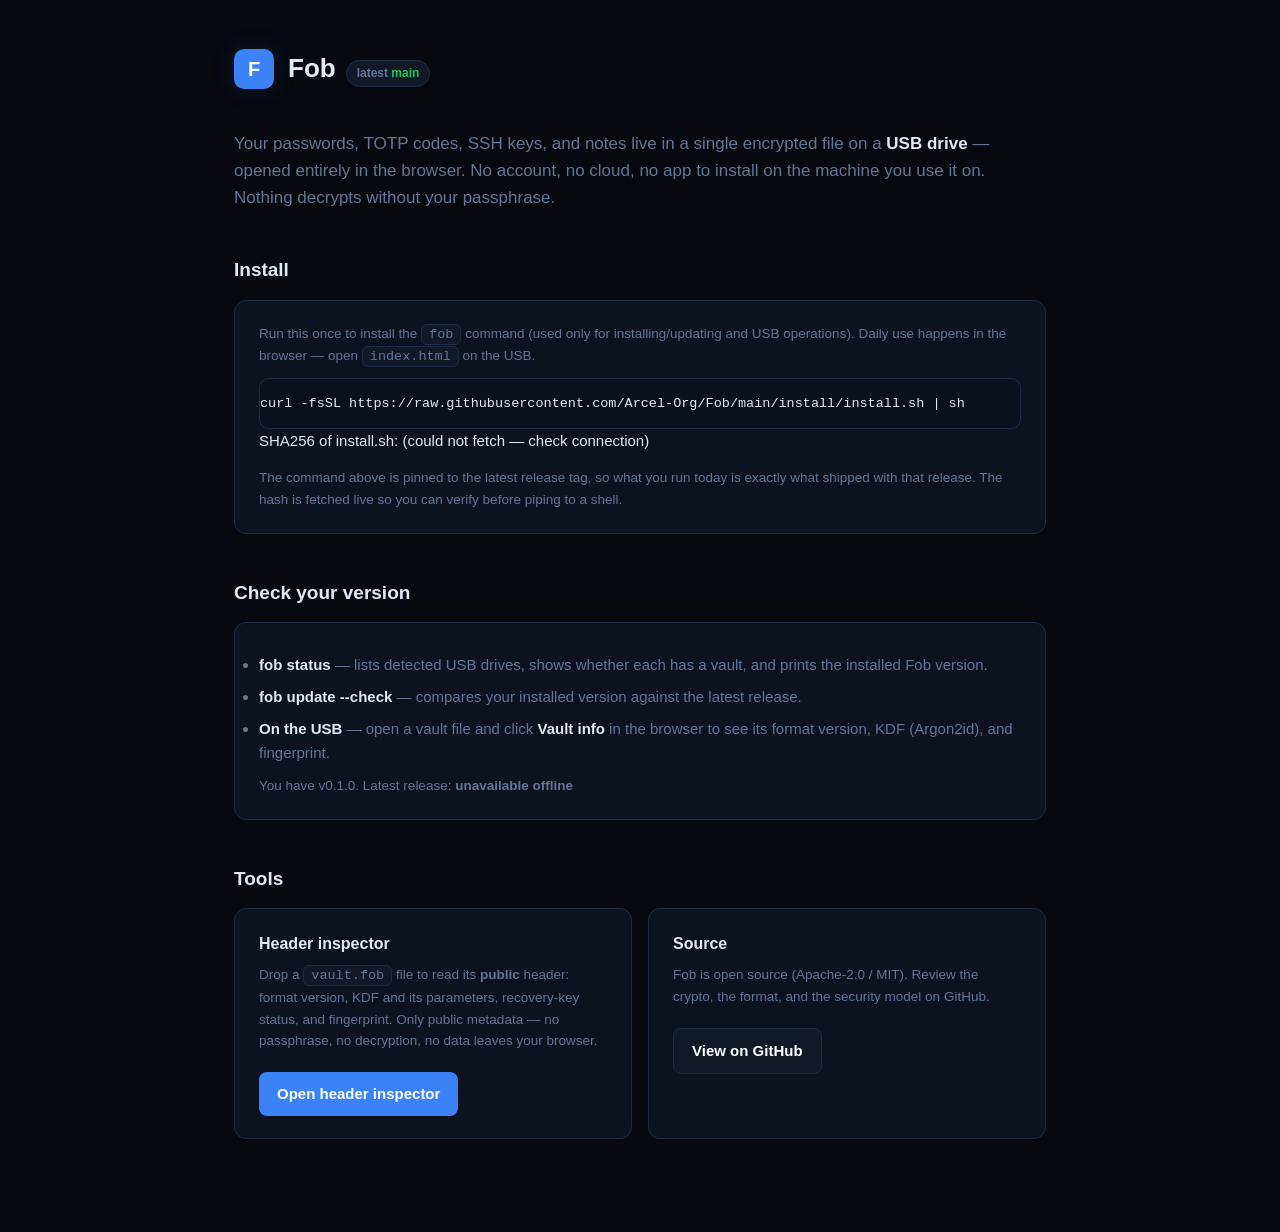
==== site/index.html @ 6203f20a "Checkpoint: Phase D — GitHub Pages front door + README/CI for new architecture - site/index.html: fr" ====
<!DOCTYPE html>
<html lang="en">
<head>
<meta charset="UTF-8">
<meta name="viewport" content="width=device-width, initial-scale=1.0">
<title>Fob — Encrypted Vault on a USB Drive</title>
<style>
  :root{
    --bg:#07090f; --surface:#0c1220; --surface2:#111827; --border:#1e2d47;
    --blue:#3b82f6; --blue-glow:rgba(59,130,246,.13);
    --text:#e2e9f6; --text-2:#617698; --ok:#22c55e; --mono:ui-monospace,SFMono-Regular,Menlo,Consolas,monospace;
  }
  *{box-sizing:border-box;margin:0;padding:0}
  body{background:var(--bg);color:var(--text);font:15px/1.6 -apple-system,BlinkMacSystemFont,"Segoe UI",Roboto,sans-serif}
  .wrap{max-width:860px;margin:0 auto;padding:48px 24px 80px}
  header{display:flex;align-items:center;gap:14px;margin-bottom:40px}
  .logo{width:40px;height:40px;border-radius:10px;background:var(--blue);display:flex;align-items:center;justify-content:center;font-weight:700;font-size:20px;color:#fff;box-shadow:0 0 24px var(--blue-glow)}
  h1{font-size:26px;font-weight:700}
  .tag{display:inline-block;margin-left:10px;padding:3px 10px;border-radius:999px;background:var(--surface2);border:1px solid var(--border);font-size:12px;color:var(--text-2)}
  .tag b{color:var(--ok)}
  .lead{color:var(--text-2);font-size:17px;margin-bottom:44px}
  .lead b{color:var(--text)}
  h2{font-size:19px;margin:44px 0 14px}
  .card{background:var(--surface);border:1px solid var(--border);border-radius:12px;padding:22px 24px;margin-bottom:16px}
  code{font-family:var(--mono);font-size:13.5px;background:var(--surface2);border:1px solid var(--border);border-radius:6px;padding:2px 7px}
  pre{font-family:var(--mono);font-size:13.5px;background:#0a101d;border:1px solid var(--border);border-radius:10px;padding:16px 18px;overflow-x:auto;white-space:pre-wrap;word-break:break-all}
  .install{padding:14px 0}
  .install .hash{color:var(--text-2);font-size:12px;margin-top:10px;word-break:break-all}
  a{color:var(--blue)}
  .steps li{margin:8px 0;color:var(--text-2)}
  .steps b{color:var(--text)}
  .grid{display:grid;grid-template-columns:1fr 1fr;gap:16px}
  @media(max-width:700px){.grid{grid-template-columns:1fr}}
  .cta{display:inline-block;margin-top:6px;background:var(--blue);color:#fff;text-decoration:none;font-weight:600;padding:10px 18px;border-radius:8px}
  .muted{color:var(--text-2);font-size:13.5px}
  .status{color:var(--ok);font-weight:600}
</style>
</head>
<body>
<div class="wrap">
  <header>
    <div class="logo">F</div>
    <h1>Fob<span class="tag">latest <b id="version-badge">…</b></span></h1>
  </header>
  <p class="lead">Your passwords, TOTP codes, SSH keys, and notes live in a single encrypted file on a <b>USB drive</b> — opened entirely in the browser. No account, no cloud, no app to install on the machine you use it on. Nothing decrypts without your passphrase.</p>

  <h2>Install</h2>
  <div class="card">
    <p class="muted" style="margin-bottom:10px">Run this once to install the <code>fob</code> command (used only for installing/updating and USB operations). Daily use happens in the browser — open <code>index.html</code> on the USB.</p>
    <pre id="install-cmd" class="install">curl -fsSL https://raw.githubusercontent.com/Arcel-Org/Fob/main/install/install.sh | sh</pre>
    <p class="hash" id="install-hash">SHA256 of install.sh: …</p>
    <p class="muted" style="margin-top:14px">The command above is pinned to the latest release tag, so what you run today is exactly what shipped with that release. The hash is fetched live so you can verify before piping to a shell.</p>
  </div>

  <h2>Check your version</h2>
  <div class="card">
    <ul class="steps">
      <li><b>fob status</b> — lists detected USB drives, shows whether each has a vault, and prints the installed Fob version.</li>
      <li><b>fob update --check</b> — compares your installed version against the latest release.</li>
      <li><b>On the USB</b> — open a vault file and click <b>Vault info</b> in the browser to see its format version, KDF (Argon2id), and fingerprint.</li>
    </ul>
    <p class="muted" style="margin-top:10px">You have <span id="my-version">v0.1.0</span>. Latest release: <b id="latest-version">…</b></p>
  </div>

  <h2>Tools</h2>
  <div class="grid">
    <div class="card">
      <h3 style="font-size:16px;margin-bottom:8px">Header inspector</h3>
      <p class="muted" style="margin-bottom:14px">Drop a <code>vault.fob</code> file to read its <b>public</b> header: format version, KDF and its parameters, recovery-key status, and fingerprint. Only public metadata — no passphrase, no decryption, no data leaves your browser.</p>
      <a class="cta" href="header-inspector.html">Open header inspector</a>
    </div>
    <div class="card">
      <h3 style="font-size:16px;margin-bottom:8px">Source</h3>
      <p class="muted" style="margin-bottom:14px">Fob is open source (Apache-2.0 / MIT). Review the crypto, the format, and the security model on GitHub.</p>
      <a class="cta" href="https://github.com/Arcel-Org/Fob" style="background:var(--surface2);border:1px solid var(--border)">View on GitHub</a>
    </div>
  </div>
</div>

<script>
(async function(){
  // Fetch the latest release tag + install.sh hash from GitHub, live.
  function el(id){ return document.getElementById(id); }
  try {
    const r = await fetch("https://api.github.com/repos/Arcel-Org/Fob/releases/latest", {headers:{Accept:"application/vnd.github+json"}});
    const j = await r.json();
    const tag = j.tag_name || "main";
    el("version-badge").textContent = tag;
    el("latest-version").textContent = tag;
    el("install-cmd").textContent =
      `curl -fsSL https://raw.githubusercontent.com/Arcel-Org/Fob/${tag}/install/install.sh | sh`;
    const sh = await fetch(`https://raw.githubusercontent.com/Arcel-Org/Fob/${tag}/install/install.sh`);
    const text = await sh.text();
    const buf = new TextEncoder().encode(text);
    const digest = await crypto.subtle.digest("SHA-256", buf);
    const hex = [...new Uint8Array(digest)].map(b=>b.toString(16).padStart(2,"0")).join("");
    el("install-hash").textContent = `SHA256 of install.sh (${tag}): ${hex}`;
  } catch(e) {
    el("version-badge").textContent = "main";
    el("latest-version").textContent = "unavailable offline";
    el("install-hash").textContent = "SHA256 of install.sh: (could not fetch — check connection)";
  }
})();
</script>
</body>
</html>
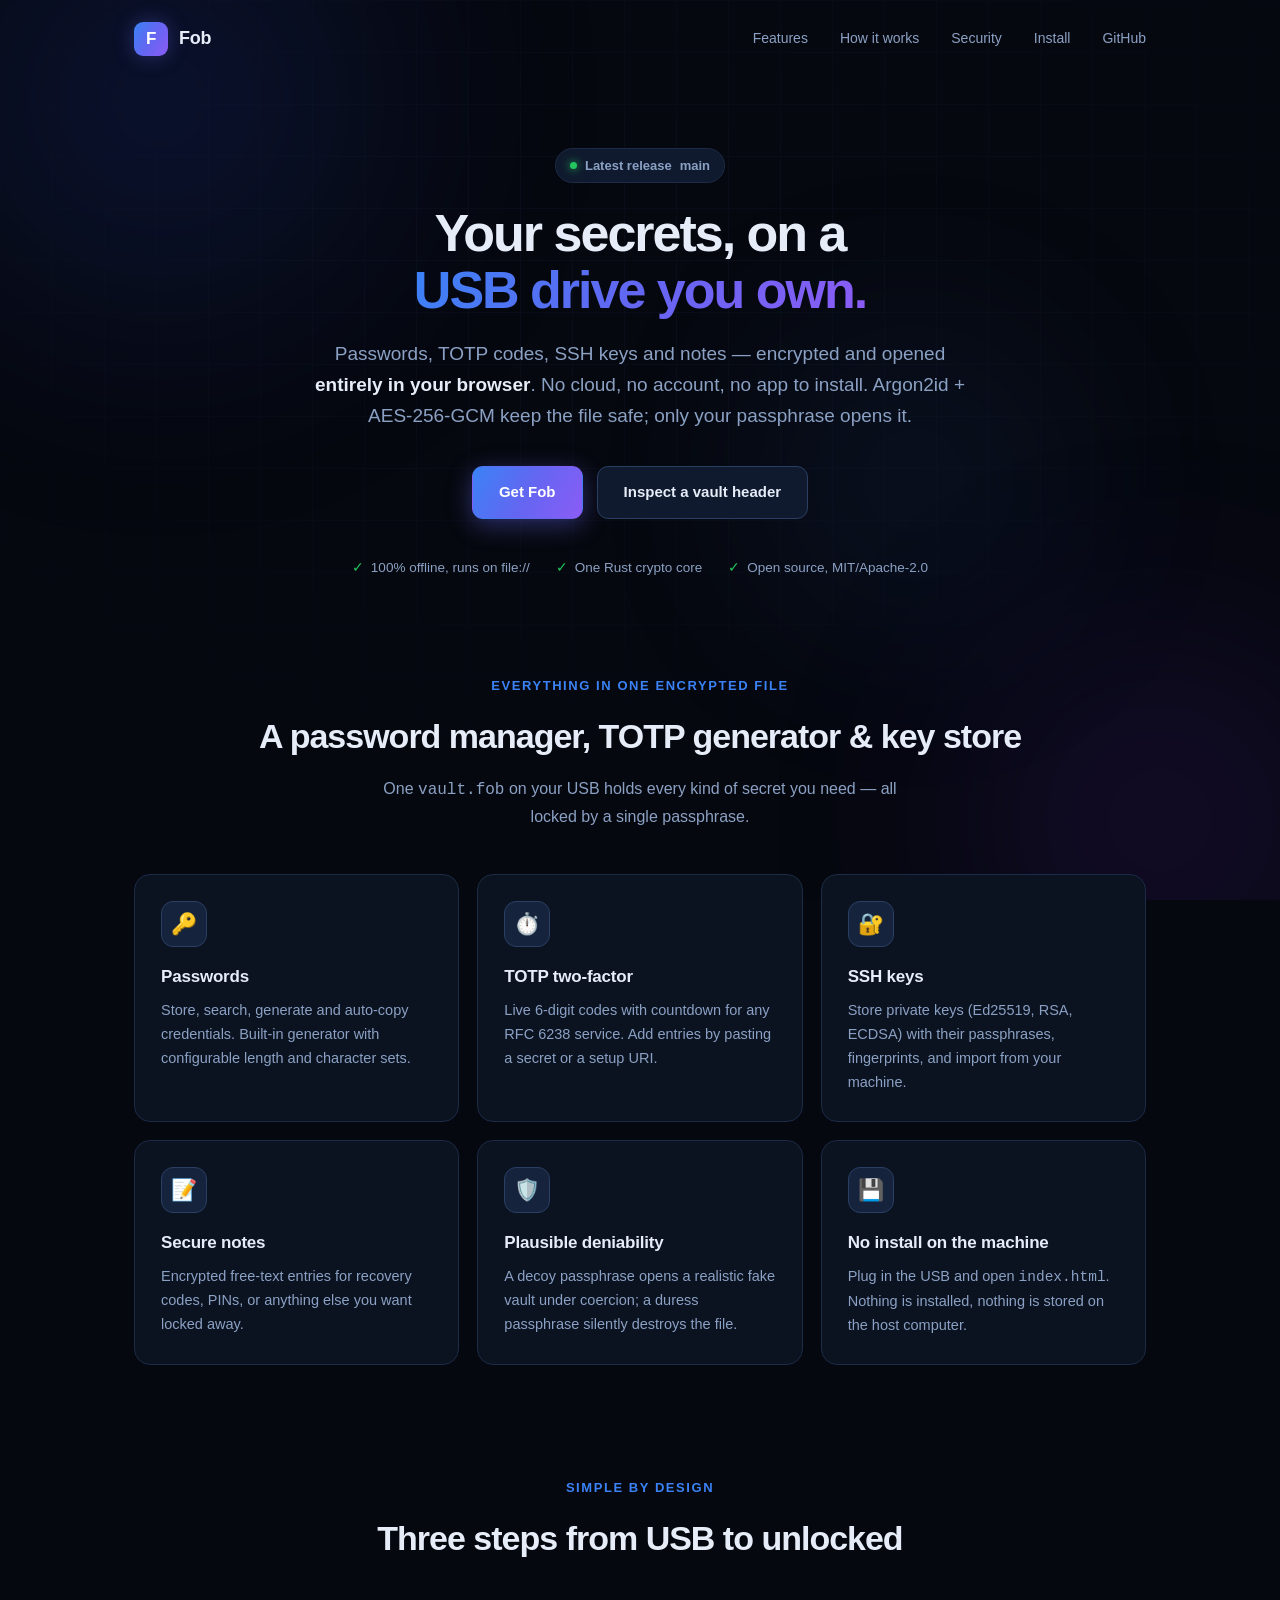
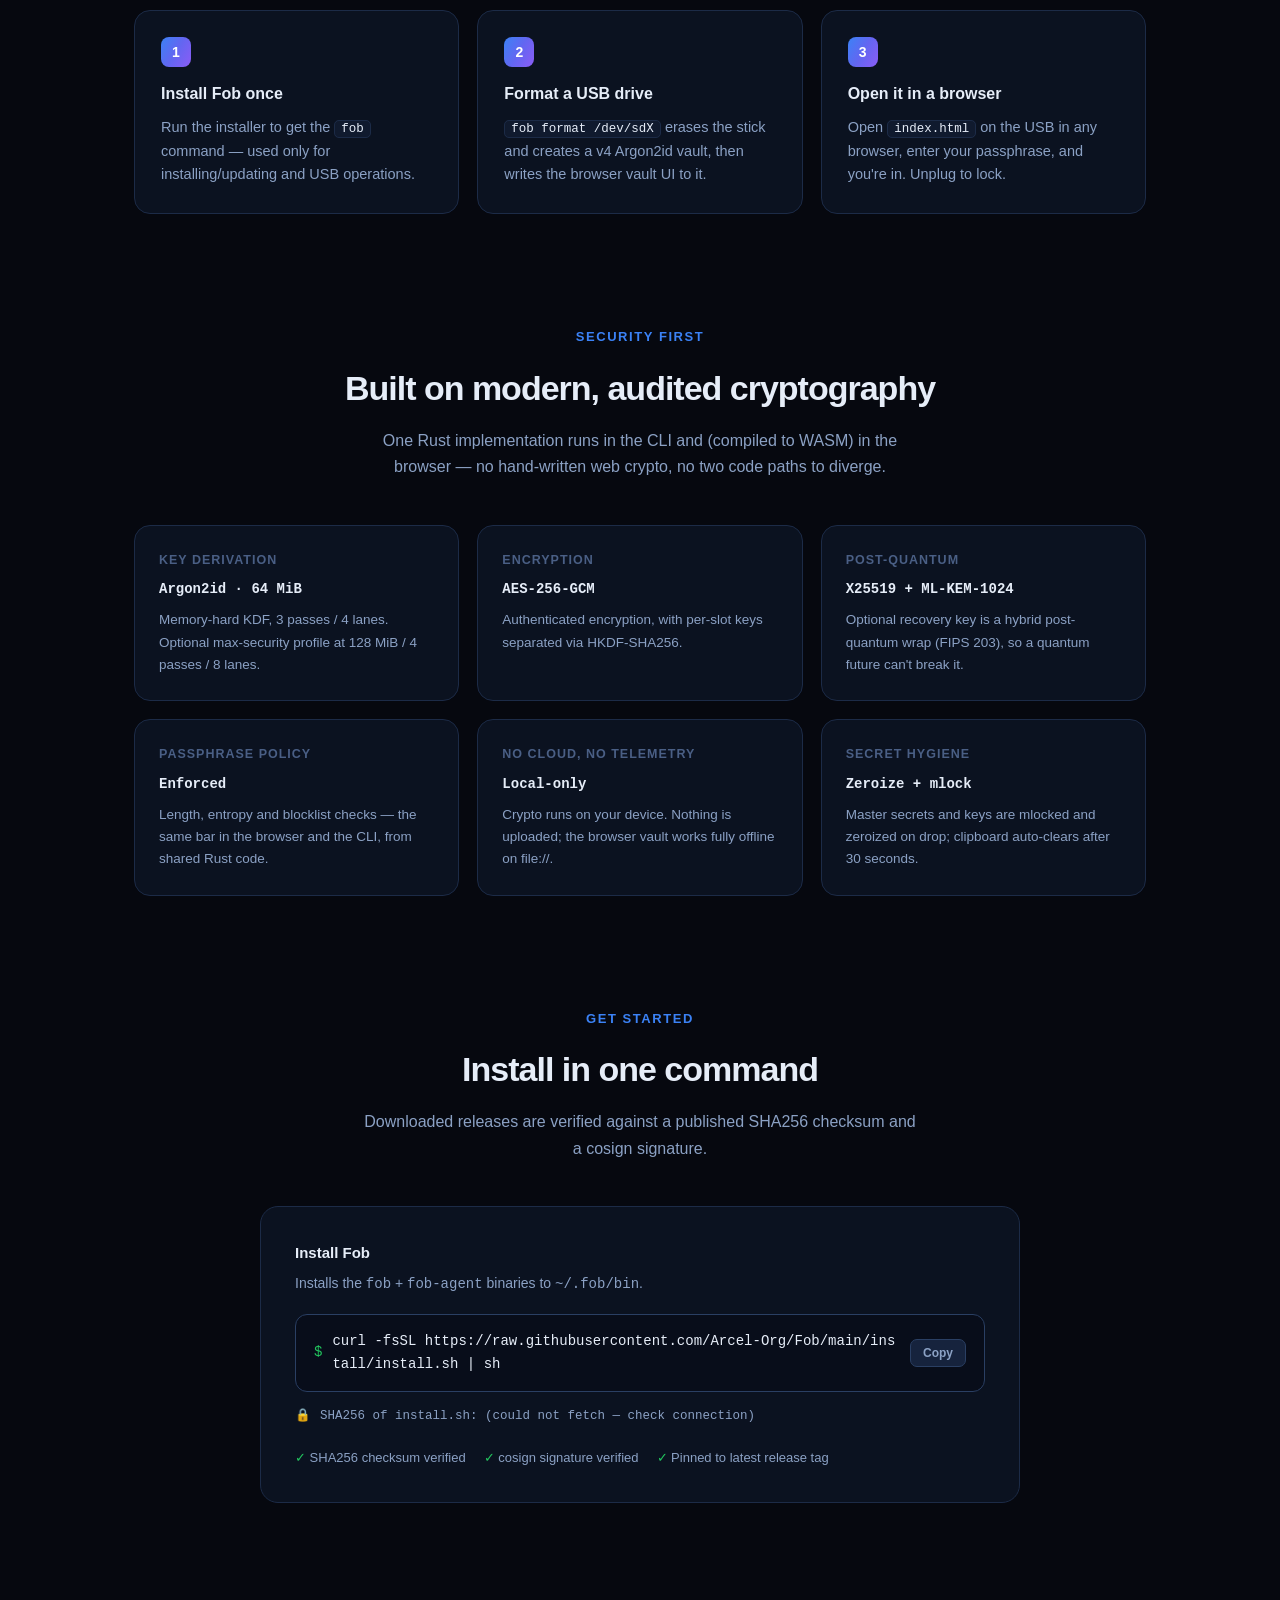
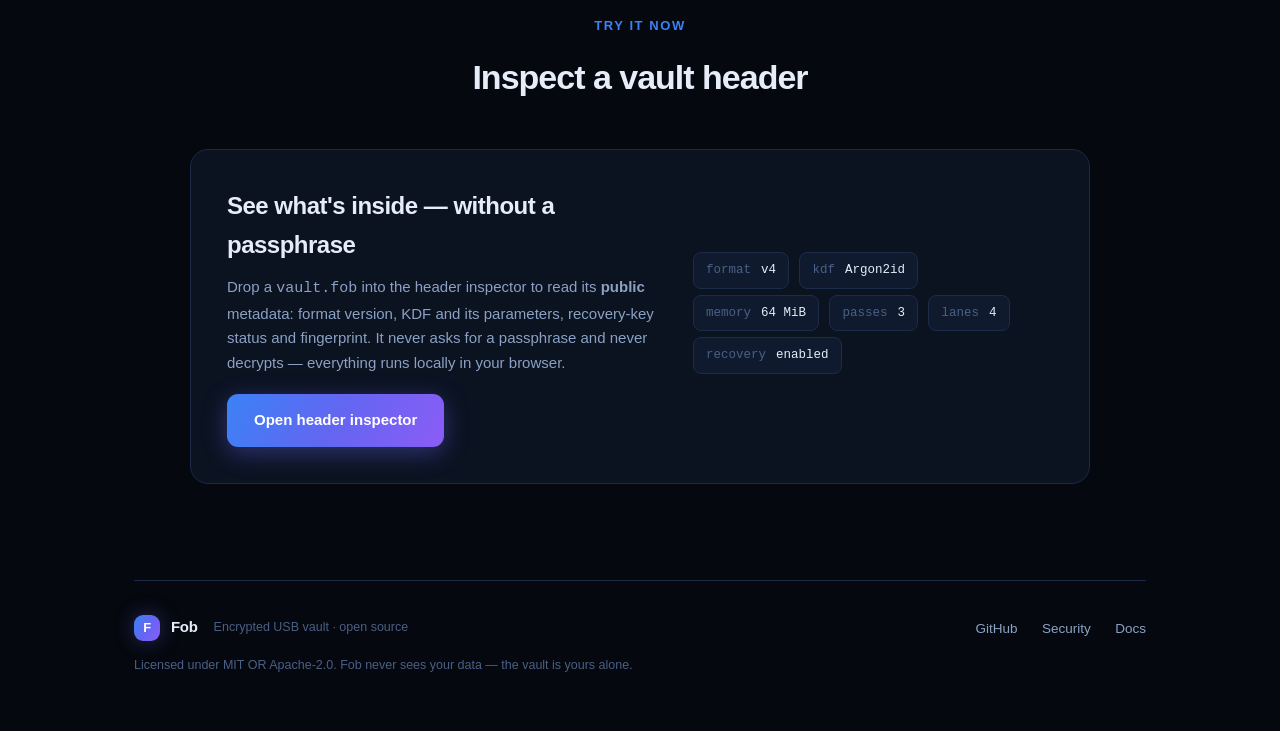
==== commit 2878ed9b: "Redesign GitHub Pages site: modern product landing + matching header inspector - site/index.html: fu" ====
--- a/site/index.html
+++ b/site/index.html
@@ -3,103 +3,372 @@
 <head>
 <meta charset="UTF-8">
 <meta name="viewport" content="width=device-width, initial-scale=1.0">
-<title>Fob — Encrypted Vault on a USB Drive</title>
+<meta name="description" content="Fob — an encrypted vault that lives on a USB drive. Passwords, TOTP, SSH keys and notes, opened entirely in the browser. Argon2id + AES-256-GCM. No cloud, no account.">
+<meta http-equiv="Content-Security-Policy" content="default-src 'none'; style-src 'unsafe-inline'; script-src 'unsafe-inline'; img-src data:; connect-src https://api.github.com https://raw.githubusercontent.com; object-src 'none'; base-uri 'none'; form-action 'none';">
+<title>Fob — Your encrypted vault, on a USB drive</title>
 <style>
   :root{
-    --bg:#07090f; --surface:#0c1220; --surface2:#111827; --border:#1e2d47;
-    --blue:#3b82f6; --blue-glow:rgba(59,130,246,.13);
-    --text:#e2e9f6; --text-2:#617698; --ok:#22c55e; --mono:ui-monospace,SFMono-Regular,Menlo,Consolas,monospace;
+    --bg:#06080f; --surface:#0b1220; --surface2:#101a2e; --surface3:#16233d;
+    --border:#1c2b47; --border2:#2a3f63;
+    --blue:#3b82f6; --indigo:#6366f1; --violet:#8b5cf6;
+    --text:#e6edf8; --text-2:#8ba1c4; --text-3:#4a5f85;
+    --ok:#22c55e; --warn:#f59e0b;
+    --mono:ui-monospace,SFMono-Regular,Menlo,Consolas,monospace;
+    --sans:-apple-system,BlinkMacSystemFont,"Segoe UI",Inter,Roboto,sans-serif;
+    --grad:linear-gradient(120deg,#3b82f6 0%,#6366f1 50%,#8b5cf6 100%);
   }
   *{box-sizing:border-box;margin:0;padding:0}
-  body{background:var(--bg);color:var(--text);font:15px/1.6 -apple-system,BlinkMacSystemFont,"Segoe UI",Roboto,sans-serif}
-  .wrap{max-width:860px;margin:0 auto;padding:48px 24px 80px}
-  header{display:flex;align-items:center;gap:14px;margin-bottom:40px}
-  .logo{width:40px;height:40px;border-radius:10px;background:var(--blue);display:flex;align-items:center;justify-content:center;font-weight:700;font-size:20px;color:#fff;box-shadow:0 0 24px var(--blue-glow)}
-  h1{font-size:26px;font-weight:700}
-  .tag{display:inline-block;margin-left:10px;padding:3px 10px;border-radius:999px;background:var(--surface2);border:1px solid var(--border);font-size:12px;color:var(--text-2)}
-  .tag b{color:var(--ok)}
-  .lead{color:var(--text-2);font-size:17px;margin-bottom:44px}
-  .lead b{color:var(--text)}
-  h2{font-size:19px;margin:44px 0 14px}
-  .card{background:var(--surface);border:1px solid var(--border);border-radius:12px;padding:22px 24px;margin-bottom:16px}
-  code{font-family:var(--mono);font-size:13.5px;background:var(--surface2);border:1px solid var(--border);border-radius:6px;padding:2px 7px}
-  pre{font-family:var(--mono);font-size:13.5px;background:#0a101d;border:1px solid var(--border);border-radius:10px;padding:16px 18px;overflow-x:auto;white-space:pre-wrap;word-break:break-all}
-  .install{padding:14px 0}
-  .install .hash{color:var(--text-2);font-size:12px;margin-top:10px;word-break:break-all}
-  a{color:var(--blue)}
-  .steps li{margin:8px 0;color:var(--text-2)}
-  .steps b{color:var(--text)}
-  .grid{display:grid;grid-template-columns:1fr 1fr;gap:16px}
-  @media(max-width:700px){.grid{grid-template-columns:1fr}}
-  .cta{display:inline-block;margin-top:6px;background:var(--blue);color:#fff;text-decoration:none;font-weight:600;padding:10px 18px;border-radius:8px}
-  .muted{color:var(--text-2);font-size:13.5px}
-  .status{color:var(--ok);font-weight:600}
+  html{scroll-behavior:smooth}
+  body{background:var(--bg);color:var(--text);font:16px/1.65 var(--sans);-webkit-font-smoothing:antialiased;overflow-x:hidden}
+  a{color:var(--blue);text-decoration:none}
+  a:hover{text-decoration:underline}
+
+  /* backdrop */
+  .bg{position:fixed;inset:0;z-index:-1;overflow:hidden}
+  .orb{position:absolute;border-radius:50%;filter:blur(110px);opacity:.30;will-change:transform}
+  .orb-1{width:640px;height:640px;top:-220px;left:-160px;background:radial-gradient(circle,#1e3caa,transparent 70%);animation:drift1 18s ease-in-out infinite}
+  .orb-2{width:520px;height:520px;bottom:-180px;right:-140px;background:radial-gradient(circle,#4f1ea0,transparent 70%);animation:drift2 22s ease-in-out infinite}
+  .orb-3{width:420px;height:420px;top:30%;left:55%;background:radial-gradient(circle,rgba(59,130,246,.5),transparent 70%);animation:drift3 26s ease-in-out infinite}
+  .grid-lines{position:absolute;inset:0;background-image:linear-gradient(var(--border) 1px,transparent 1px),linear-gradient(90deg,var(--border) 1px,transparent 1px);background-size:52px 52px;mask-image:radial-gradient(ellipse 70% 60% at 50% 30%,black 20%,transparent 100%);opacity:.18}
+  @keyframes drift1{0%,100%{transform:translate(0,0) scale(1)}50%{transform:translate(6%,-5%) scale(1.08)}}
+  @keyframes drift2{0%,100%{transform:translate(0,0) scale(1)}50%{transform:translate(-6%,6%) scale(1.05)}}
+  @keyframes drift3{0%,100%{transform:translate(0,0) scale(1)}50%{transform:translate(4%,-3%) scale(1.1)}}
+
+  .wrap{max-width:1060px;margin:0 auto;padding:0 24px}
+
+  /* nav */
+  nav{display:flex;align-items:center;gap:10px;padding:22px 0}
+  .nav-logo{display:flex;align-items:center;gap:11px;font-weight:700;font-size:18px;letter-spacing:-.3px}
+  .nav-logo .mark{width:34px;height:34px;border-radius:9px;background:var(--grad);display:flex;align-items:center;justify-content:center;font-size:17px;color:#fff;box-shadow:0 0 20px rgba(99,102,241,.35)}
+  nav .spacer{flex:1}
+  nav a.navlink{color:var(--text-2);font-size:14px;font-weight:500;margin-left:22px}
+  nav a.navlink:hover{color:var(--text);text-decoration:none}
+  .pill{display:inline-flex;align-items:center;gap:7px;font-size:12px;font-weight:600;padding:4px 12px;border-radius:999px;background:rgba(34,197,94,.1);border:1px solid rgba(34,197,94,.3);color:var(--ok);white-space:nowrap}
+
+  /* hero */
+  .hero{text-align:center;padding:70px 0 40px}
+  .hero .eyebrow{display:inline-flex;align-items:center;gap:8px;font-size:13px;font-weight:600;color:var(--text-2);background:var(--surface2);border:1px solid var(--border);padding:6px 14px;border-radius:999px;margin-bottom:22px}
+  .hero .eyebrow .dot{width:7px;height:7px;border-radius:50%;background:var(--ok);box-shadow:0 0 8px var(--ok);animation:pulse 2s infinite}
+  @keyframes pulse{0%,100%{opacity:1}50%{opacity:.4}}
+  h1{font-size:52px;font-weight:800;letter-spacing:-2px;line-height:1.08;margin-bottom:20px}
+  h1 .grad{background:var(--grad);-webkit-background-clip:text;background-clip:text;-webkit-text-fill-color:transparent}
+  .hero-sub{max-width:660px;margin:0 auto 34px;font-size:19px;color:var(--text-2)}
+  .hero-sub b{color:var(--text)}
+  .hero-cta{display:flex;gap:14px;justify-content:center;flex-wrap:wrap}
+  .btn{display:inline-flex;align-items:center;gap:8px;font-weight:600;font-size:15px;padding:13px 26px;border-radius:11px;transition:all .15s ease;border:1px solid transparent;cursor:pointer}
+  .btn:hover{transform:translateY(-1px);text-decoration:none}
+  .btn-primary{background:var(--grad);color:#fff;box-shadow:0 6px 24px rgba(99,102,241,.4)}
+  .btn-primary:hover{box-shadow:0 10px 32px rgba(99,102,241,.55)}
+  .btn-ghost{background:var(--surface2);color:var(--text);border-color:var(--border2)}
+  .btn-ghost:hover{background:var(--surface3)}
+  .hero-foot{display:flex;gap:26px;justify-content:center;margin-top:38px;color:var(--text-2);font-size:13.5px;flex-wrap:wrap}
+  .hero-foot span{display:inline-flex;align-items:center;gap:7px}
+  .hero-foot .check{color:var(--ok)}
+
+  /* sections */
+  section{padding:56px 0}
+  .section-head{text-align:center;margin-bottom:44px}
+  .section-head .kicker{font-size:13px;font-weight:700;letter-spacing:.12em;text-transform:uppercase;color:var(--blue);margin-bottom:12px}
+  h2{font-size:34px;font-weight:800;letter-spacing:-1px;margin-bottom:12px}
+  .section-head p{color:var(--text-2);max-width:560px;margin:0 auto;font-size:16px}
+
+  .features{display:grid;grid-template-columns:repeat(3,1fr);gap:18px}
+  @media(max-width:820px){.features{grid-template-columns:1fr}}
+  .feature{background:var(--surface);border:1px solid var(--border);border-radius:16px;padding:26px;transition:all .18s ease}
+  .feature:hover{transform:translateY(-3px);border-color:var(--border2);background:var(--surface2)}
+  .feature .ico{width:46px;height:46px;border-radius:12px;background:var(--surface3);border:1px solid var(--border2);display:flex;align-items:center;justify-content:center;margin-bottom:16px;color:var(--blue);font-size:21px}
+  .feature h3{font-size:17px;font-weight:700;margin-bottom:8px;letter-spacing:-.2px}
+  .feature p{color:var(--text-2);font-size:14.5px}
+
+  .how{display:grid;grid-template-columns:repeat(3,1fr);gap:18px}
+  @media(max-width:820px){.how{grid-template-columns:1fr}}
+  .step{background:var(--surface);border:1px solid var(--border);border-radius:16px;padding:26px;position:relative}
+  .step .num{width:30px;height:30px;border-radius:8px;background:var(--grad);color:#fff;font-weight:700;font-size:14px;display:flex;align-items:center;justify-content:center;margin-bottom:14px}
+  .step h3{font-size:16px;font-weight:700;margin-bottom:8px}
+  .step p{color:var(--text-2);font-size:14.5px}
+  .step code{font-family:var(--mono);font-size:12.5px;background:var(--surface2);border:1px solid var(--border);border-radius:5px;padding:1px 6px;color:var(--text)}
+
+  .security{display:grid;grid-template-columns:repeat(3,1fr);gap:18px}
+  @media(max-width:820px){.security{grid-template-columns:1fr}}
+  .sec-item{background:var(--surface);border:1px solid var(--border);border-radius:16px;padding:24px}
+  .sec-item .k{font-size:12.5px;font-weight:700;letter-spacing:.08em;text-transform:uppercase;color:var(--text-3);margin-bottom:8px}
+  .sec-item .v{font-family:var(--mono);font-size:14px;color:var(--text);font-weight:600}
+  .sec-item .d{font-size:13.5px;color:var(--text-2);margin-top:8px}
+
+  /* install */
+  .install-box{background:var(--surface);border:1px solid var(--border);border-radius:18px;padding:34px;max-width:760px;margin:0 auto}
+  .install-box h3{font-size:15px;font-weight:600;margin-bottom:6px}
+  .install-box .desc{color:var(--text-2);font-size:14px;margin-bottom:18px}
+  .cmd{position:relative;display:flex;align-items:center;background:#080d1a;border:1px solid var(--border2);border-radius:12px;padding:15px 18px}
+  .cmd .prompt{color:var(--ok);font-family:var(--mono);font-size:14px;margin-right:10px;user-select:none}
+  .cmd .txt{font-family:var(--mono);font-size:14px;color:var(--text);word-break:break-all;flex:1}
+  .cmd .copy{background:var(--surface3);border:1px solid var(--border2);color:var(--text-2);font-size:12px;font-weight:600;padding:6px 12px;border-radius:7px;cursor:pointer;margin-left:12px;flex-shrink:0;transition:all .15s}
+  .cmd .copy:hover{color:var(--text);border-color:var(--blue)}
+  .cmd .copy.copied{background:rgba(34,197,94,.15);color:var(--ok);border-color:rgba(34,197,94,.4)}
+  .hash-line{display:flex;align-items:center;gap:9px;font-family:var(--mono);font-size:12.5px;color:var(--text-2);margin-top:14px;word-break:break-all}
+  .hash-line .lock{color:var(--ok);flex-shrink:0}
+  .install-foot{display:flex;gap:18px;margin-top:20px;color:var(--text-2);font-size:13px;flex-wrap:wrap}
+  .install-foot .tick{color:var(--ok)}
+
+  /* inspector callout */
+  .tool{display:grid;grid-template-columns:1.1fr .9fr;gap:26px;align-items:center;background:var(--surface);border:1px solid var(--border);border-radius:18px;padding:36px;max-width:900px;margin:0 auto}
+  @media(max-width:820px){.tool{grid-template-columns:1fr}}
+  .tool h3{font-size:24px;font-weight:800;letter-spacing:-.5px;margin-bottom:10px}
+  .tool p{color:var(--text-2);font-size:15px;margin-bottom:18px}
+  .tool .chip{display:inline-flex;gap:10px;align-items:center;font-family:var(--mono);font-size:12.5px;background:var(--surface2);border:1px solid var(--border);border-radius:8px;padding:7px 12px;color:var(--text-2);margin:0 6px 6px 0}
+  .tool .chip .lbl{color:var(--text-3)}
+  .tool .chip .val{color:var(--text)}
+
+  footer{border-top:1px solid var(--border);padding:34px 0 60px;margin-top:40px}
+  footer .row{display:flex;align-items:center;gap:16px;flex-wrap:wrap}
+  footer .spacer{flex:1}
+  footer .links a{color:var(--text-2);font-size:13.5px;margin-left:20px}
+  footer .links a:hover{color:var(--text);text-decoration:none}
+  footer .fine{color:var(--text-3);font-size:12.5px;margin-top:14px}
+
+  @media(max-width:700px){h1{font-size:38px}.wrap{padding:0 18px}.section-head h2{font-size:28px}}
 </style>
 </head>
 <body>
+<div class="bg">
+  <div class="orb orb-1"></div><div class="orb orb-2"></div><div class="orb orb-3"></div>
+  <div class="grid-lines"></div>
+</div>
+
 <div class="wrap">
-  <header>
-    <div class="logo">F</div>
-    <h1>Fob<span class="tag">latest <b id="version-badge">…</b></span></h1>
-  </header>
-  <p class="lead">Your passwords, TOTP codes, SSH keys, and notes live in a single encrypted file on a <b>USB drive</b> — opened entirely in the browser. No account, no cloud, no app to install on the machine you use it on. Nothing decrypts without your passphrase.</p>
-
-  <h2>Install</h2>
-  <div class="card">
-    <p class="muted" style="margin-bottom:10px">Run this once to install the <code>fob</code> command (used only for installing/updating and USB operations). Daily use happens in the browser — open <code>index.html</code> on the USB.</p>
-    <pre id="install-cmd" class="install">curl -fsSL https://raw.githubusercontent.com/Arcel-Org/Fob/main/install/install.sh | sh</pre>
-    <p class="hash" id="install-hash">SHA256 of install.sh: …</p>
-    <p class="muted" style="margin-top:14px">The command above is pinned to the latest release tag, so what you run today is exactly what shipped with that release. The hash is fetched live so you can verify before piping to a shell.</p>
+  <nav>
+    <div class="nav-logo"><div class="mark">F</div> Fob</div>
+    <div class="spacer"></div>
+    <a class="navlink" href="#features">Features</a>
+    <a class="navlink" href="#how">How it works</a>
+    <a class="navlink" href="#security">Security</a>
+    <a class="navlink" href="#install">Install</a>
+    <a class="navlink" href="https://github.com/Arcel-Org/Fob">GitHub</a>
+  </nav>
+
+  <div class="hero">
+    <div class="eyebrow"><span class="dot"></span>Latest release <b id="version-badge">…</b></div>
+    <h1>Your secrets, on a<br><span class="grad">USB drive you own.</span></h1>
+    <p class="hero-sub">Passwords, TOTP codes, SSH keys and notes — encrypted and opened <b>entirely in your browser</b>. No cloud, no account, no app to install. Argon2id + AES-256-GCM keep the file safe; only your passphrase opens it.</p>
+    <div class="hero-cta">
+      <a class="btn btn-primary" href="#install">Get Fob</a>
+      <a class="btn btn-ghost" href="header-inspector.html">Inspect a vault header</a>
+    </div>
+    <div class="hero-foot">
+      <span><span class="check">✓</span> 100% offline, runs on file://</span>
+      <span><span class="check">✓</span> One Rust crypto core</span>
+      <span><span class="check">✓</span> Open source, MIT/Apache-2.0</span>
+    </div>
   </div>
 
-  <h2>Check your version</h2>
-  <div class="card">
-    <ul class="steps">
-      <li><b>fob status</b> — lists detected USB drives, shows whether each has a vault, and prints the installed Fob version.</li>
-      <li><b>fob update --check</b> — compares your installed version against the latest release.</li>
-      <li><b>On the USB</b> — open a vault file and click <b>Vault info</b> in the browser to see its format version, KDF (Argon2id), and fingerprint.</li>
-    </ul>
-    <p class="muted" style="margin-top:10px">You have <span id="my-version">v0.1.0</span>. Latest release: <b id="latest-version">…</b></p>
-  </div>
-
-  <h2>Tools</h2>
-  <div class="grid">
-    <div class="card">
-      <h3 style="font-size:16px;margin-bottom:8px">Header inspector</h3>
-      <p class="muted" style="margin-bottom:14px">Drop a <code>vault.fob</code> file to read its <b>public</b> header: format version, KDF and its parameters, recovery-key status, and fingerprint. Only public metadata — no passphrase, no decryption, no data leaves your browser.</p>
-      <a class="cta" href="header-inspector.html">Open header inspector</a>
-    </div>
-    <div class="card">
-      <h3 style="font-size:16px;margin-bottom:8px">Source</h3>
-      <p class="muted" style="margin-bottom:14px">Fob is open source (Apache-2.0 / MIT). Review the crypto, the format, and the security model on GitHub.</p>
-      <a class="cta" href="https://github.com/Arcel-Org/Fob" style="background:var(--surface2);border:1px solid var(--border)">View on GitHub</a>
-    </div>
-  </div>
+  <section id="features">
+    <div class="section-head">
+      <div class="kicker">Everything in one encrypted file</div>
+      <h2>A password manager, TOTP generator &amp; key store</h2>
+      <p>One <code>vault.fob</code> on your USB holds every kind of secret you need — all locked by a single passphrase.</p>
+    </div>
+    <div class="features">
+      <div class="feature">
+        <div class="ico">🔑</div>
+        <h3>Passwords</h3>
+        <p>Store, search, generate and auto-copy credentials. Built-in generator with configurable length and character sets.</p>
+      </div>
+      <div class="feature">
+        <div class="ico">⏱️</div>
+        <h3>TOTP two-factor</h3>
+        <p>Live 6-digit codes with countdown for any RFC&nbsp;6238 service. Add entries by pasting a secret or a setup URI.</p>
+      </div>
+      <div class="feature">
+        <div class="ico">🔐</div>
+        <h3>SSH keys</h3>
+        <p>Store private keys (Ed25519, RSA, ECDSA) with their passphrases, fingerprints, and import from your machine.</p>
+      </div>
+      <div class="feature">
+        <div class="ico">📝</div>
+        <h3>Secure notes</h3>
+        <p>Encrypted free-text entries for recovery codes, PINs, or anything else you want locked away.</p>
+      </div>
+      <div class="feature">
+        <div class="ico">🛡️</div>
+        <h3>Plausible deniability</h3>
+        <p>A decoy passphrase opens a realistic fake vault under coercion; a duress passphrase silently destroys the file.</p>
+      </div>
+      <div class="feature">
+        <div class="ico">💾</div>
+        <h3>No install on the machine</h3>
+        <p>Plug in the USB and open <code>index.html</code>. Nothing is installed, nothing is stored on the host computer.</p>
+      </div>
+    </div>
+  </section>
+
+  <section id="how">
+    <div class="section-head">
+      <div class="kicker">Simple by design</div>
+      <h2>Three steps from USB to unlocked</h2>
+    </div>
+    <div class="how">
+      <div class="step">
+        <div class="num">1</div>
+        <h3>Install Fob once</h3>
+        <p>Run the installer to get the <code>fob</code> command — used only for installing/updating and USB operations.</p>
+      </div>
+      <div class="step">
+        <div class="num">2</div>
+        <h3>Format a USB drive</h3>
+        <p><code>fob format /dev/sdX</code> erases the stick and creates a v4 Argon2id vault, then writes the browser vault UI to it.</p>
+      </div>
+      <div class="step">
+        <div class="num">3</div>
+        <h3>Open it in a browser</h3>
+        <p>Open <code>index.html</code> on the USB in any browser, enter your passphrase, and you're in. Unplug to lock.</p>
+      </div>
+    </div>
+  </section>
+
+  <section id="security">
+    <div class="section-head">
+      <div class="kicker">Security first</div>
+      <h2>Built on modern, audited cryptography</h2>
+      <p>One Rust implementation runs in the CLI and (compiled to WASM) in the browser — no hand-written web crypto, no two code paths to diverge.</p>
+    </div>
+    <div class="security">
+      <div class="sec-item">
+        <div class="k">Key derivation</div>
+        <div class="v">Argon2id · 64 MiB</div>
+        <div class="d">Memory-hard KDF, 3 passes / 4 lanes. Optional max-security profile at 128 MiB / 4 passes / 8 lanes.</div>
+      </div>
+      <div class="sec-item">
+        <div class="k">Encryption</div>
+        <div class="v">AES-256-GCM</div>
+        <div class="d">Authenticated encryption, with per-slot keys separated via HKDF-SHA256.</div>
+      </div>
+      <div class="sec-item">
+        <div class="k">Post-quantum</div>
+        <div class="v">X25519 + ML-KEM-1024</div>
+        <div class="d">Optional recovery key is a hybrid post-quantum wrap (FIPS&nbsp;203), so a quantum future can't break it.</div>
+      </div>
+      <div class="sec-item">
+        <div class="k">Passphrase policy</div>
+        <div class="v">Enforced</div>
+        <div class="d">Length, entropy and blocklist checks — the same bar in the browser and the CLI, from shared Rust code.</div>
+      </div>
+      <div class="sec-item">
+        <div class="k">No cloud, no telemetry</div>
+        <div class="v">Local-only</div>
+        <div class="d">Crypto runs on your device. Nothing is uploaded; the browser vault works fully offline on file://.</div>
+      </div>
+      <div class="sec-item">
+        <div class="k">Secret hygiene</div>
+        <div class="v">Zeroize + mlock</div>
+        <div class="d">Master secrets and keys are mlocked and zeroized on drop; clipboard auto-clears after 30 seconds.</div>
+      </div>
+    </div>
+  </section>
+
+  <section id="install">
+    <div class="section-head">
+      <div class="kicker">Get started</div>
+      <h2>Install in one command</h2>
+      <p>Downloaded releases are verified against a published SHA256 checksum and a cosign signature.</p>
+    </div>
+    <div class="install-box">
+      <h3>Install Fob</h3>
+      <p class="desc">Installs the <code>fob</code> + <code>fob-agent</code> binaries to <code>~/.fob/bin</code>.</p>
+      <div class="cmd">
+        <span class="prompt">$</span>
+        <span class="txt" id="install-cmd">curl -fsSL https://raw.githubusercontent.com/Arcel-Org/Fob/main/install/install.sh | sh</span>
+        <button class="copy" id="copy-btn">Copy</button>
+      </div>
+      <div class="hash-line"><span class="lock">🔒</span><span id="install-hash">SHA256 of install.sh: …</span></div>
+      <div class="install-foot">
+        <span><span class="tick">✓</span> SHA256 checksum verified</span>
+        <span><span class="tick">✓</span> cosign signature verified</span>
+        <span><span class="tick">✓</span> Pinned to latest release tag</span>
+      </div>
+    </div>
+  </section>
+
+  <section>
+    <div class="section-head">
+      <div class="kicker">Try it now</div>
+      <h2>Inspect a vault header</h2>
+    </div>
+    <div class="tool">
+      <div>
+        <h3>See what's inside — without a passphrase</h3>
+        <p>Drop a <code>vault.fob</code> into the header inspector to read its <b>public</b> metadata: format version, KDF and its parameters, recovery-key status and fingerprint. It never asks for a passphrase and never decrypts — everything runs locally in your browser.</p>
+        <a class="btn btn-primary" href="header-inspector.html">Open header inspector</a>
+      </div>
+      <div>
+        <div class="chip"><span class="lbl">format</span> <span class="val">v4</span></div>
+        <div class="chip"><span class="lbl">kdf</span> <span class="val">Argon2id</span></div>
+        <div class="chip"><span class="lbl">memory</span> <span class="val">64 MiB</span></div>
+        <div class="chip"><span class="lbl">passes</span> <span class="val">3</span></div>
+        <div class="chip"><span class="lbl">lanes</span> <span class="val">4</span></div>
+        <div class="chip"><span class="lbl">recovery</span> <span class="val">enabled</span></div>
+      </div>
+    </div>
+  </section>
+
+  <footer>
+    <div class="row">
+      <div class="nav-logo" style="font-size:15px"><div class="mark" style="width:26px;height:26px;font-size:13px">F</div> Fob</div>
+      <span class="fine" style="margin-top:0">Encrypted USB vault · open source</span>
+      <div class="spacer"></div>
+      <div class="links">
+        <a href="https://github.com/Arcel-Org/Fob">GitHub</a>
+        <a href="https://github.com/Arcel-Org/Fob/security">Security</a>
+        <a href="https://github.com/Arcel-Org/Fob/blob/main/README.md">Docs</a>
+      </div>
+    </div>
+    <div class="fine">Licensed under MIT OR Apache-2.0. Fob never sees your data — the vault is yours alone.</div>
+  </footer>
 </div>
 
 <script>
-(async function(){
-  // Fetch the latest release tag + install.sh hash from GitHub, live.
-  function el(id){ return document.getElementById(id); }
-  try {
-    const r = await fetch("https://api.github.com/repos/Arcel-Org/Fob/releases/latest", {headers:{Accept:"application/vnd.github+json"}});
-    const j = await r.json();
-    const tag = j.tag_name || "main";
-    el("version-badge").textContent = tag;
-    el("latest-version").textContent = tag;
-    el("install-cmd").textContent =
-      `curl -fsSL https://raw.githubusercontent.com/Arcel-Org/Fob/${tag}/install/install.sh | sh`;
-    const sh = await fetch(`https://raw.githubusercontent.com/Arcel-Org/Fob/${tag}/install/install.sh`);
-    const text = await sh.text();
-    const buf = new TextEncoder().encode(text);
-    const digest = await crypto.subtle.digest("SHA-256", buf);
-    const hex = [...new Uint8Array(digest)].map(b=>b.toString(16).padStart(2,"0")).join("");
-    el("install-hash").textContent = `SHA256 of install.sh (${tag}): ${hex}`;
-  } catch(e) {
-    el("version-badge").textContent = "main";
-    el("latest-version").textContent = "unavailable offline";
-    el("install-hash").textContent = "SHA256 of install.sh: (could not fetch — check connection)";
+'use strict';
+(function(){
+  const el = id => document.getElementById(id);
+  let currentTag = "main";
+
+  async function refresh(){
+    try {
+      const r = await fetch("https://api.github.com/repos/Arcel-Org/Fob/releases/latest", {headers:{Accept:"application/vnd.github+json"}});
+      if (!r.ok) throw new Error("no release");
+      const j = await r.json();
+      currentTag = j.tag_name || "main";
+      el("version-badge").textContent = currentTag;
+      el("install-cmd").textContent =
+        `curl -fsSL https://raw.githubusercontent.com/Arcel-Org/Fob/${currentTag}/install/install.sh | sh`;
+      const sh = await fetch(`https://raw.githubusercontent.com/Arcel-Org/Fob/${currentTag}/install/install.sh`);
+      const text = await sh.text();
+      const digest = await crypto.subtle.digest("SHA-256", new TextEncoder().encode(text));
+      const hex = [...new Uint8Array(digest)].map(b=>b.toString(16).padStart(2,"0")).join("");
+      el("install-hash").textContent = `SHA256 of install.sh (${currentTag}): ${hex}`;
+    } catch(e) {
+      // No release yet or offline — fall back to the main branch command.
+      el("version-badge").textContent = "main";
+      el("install-cmd").textContent =
+        `curl -fsSL https://raw.githubusercontent.com/Arcel-Org/Fob/main/install/install.sh | sh`;
+      el("install-hash").textContent = "SHA256 of install.sh: (could not fetch — check connection)";
+    }
   }
+
+  const copyBtn = el("copy-btn");
+  if (copyBtn) {
+    copyBtn.addEventListener("click", async () => {
+      try {
+        await navigator.clipboard.writeText(el("install-cmd").textContent);
+        copyBtn.textContent = "Copied";
+        copyBtn.classList.add("copied");
+        setTimeout(() => { copyBtn.textContent = "Copy"; copyBtn.classList.remove("copied"); }, 1800);
+      } catch(e) {
+        copyBtn.textContent = "Copy failed";
+      }
+    });
+  }
+
+  refresh();
 })();
 </script>
 </body>
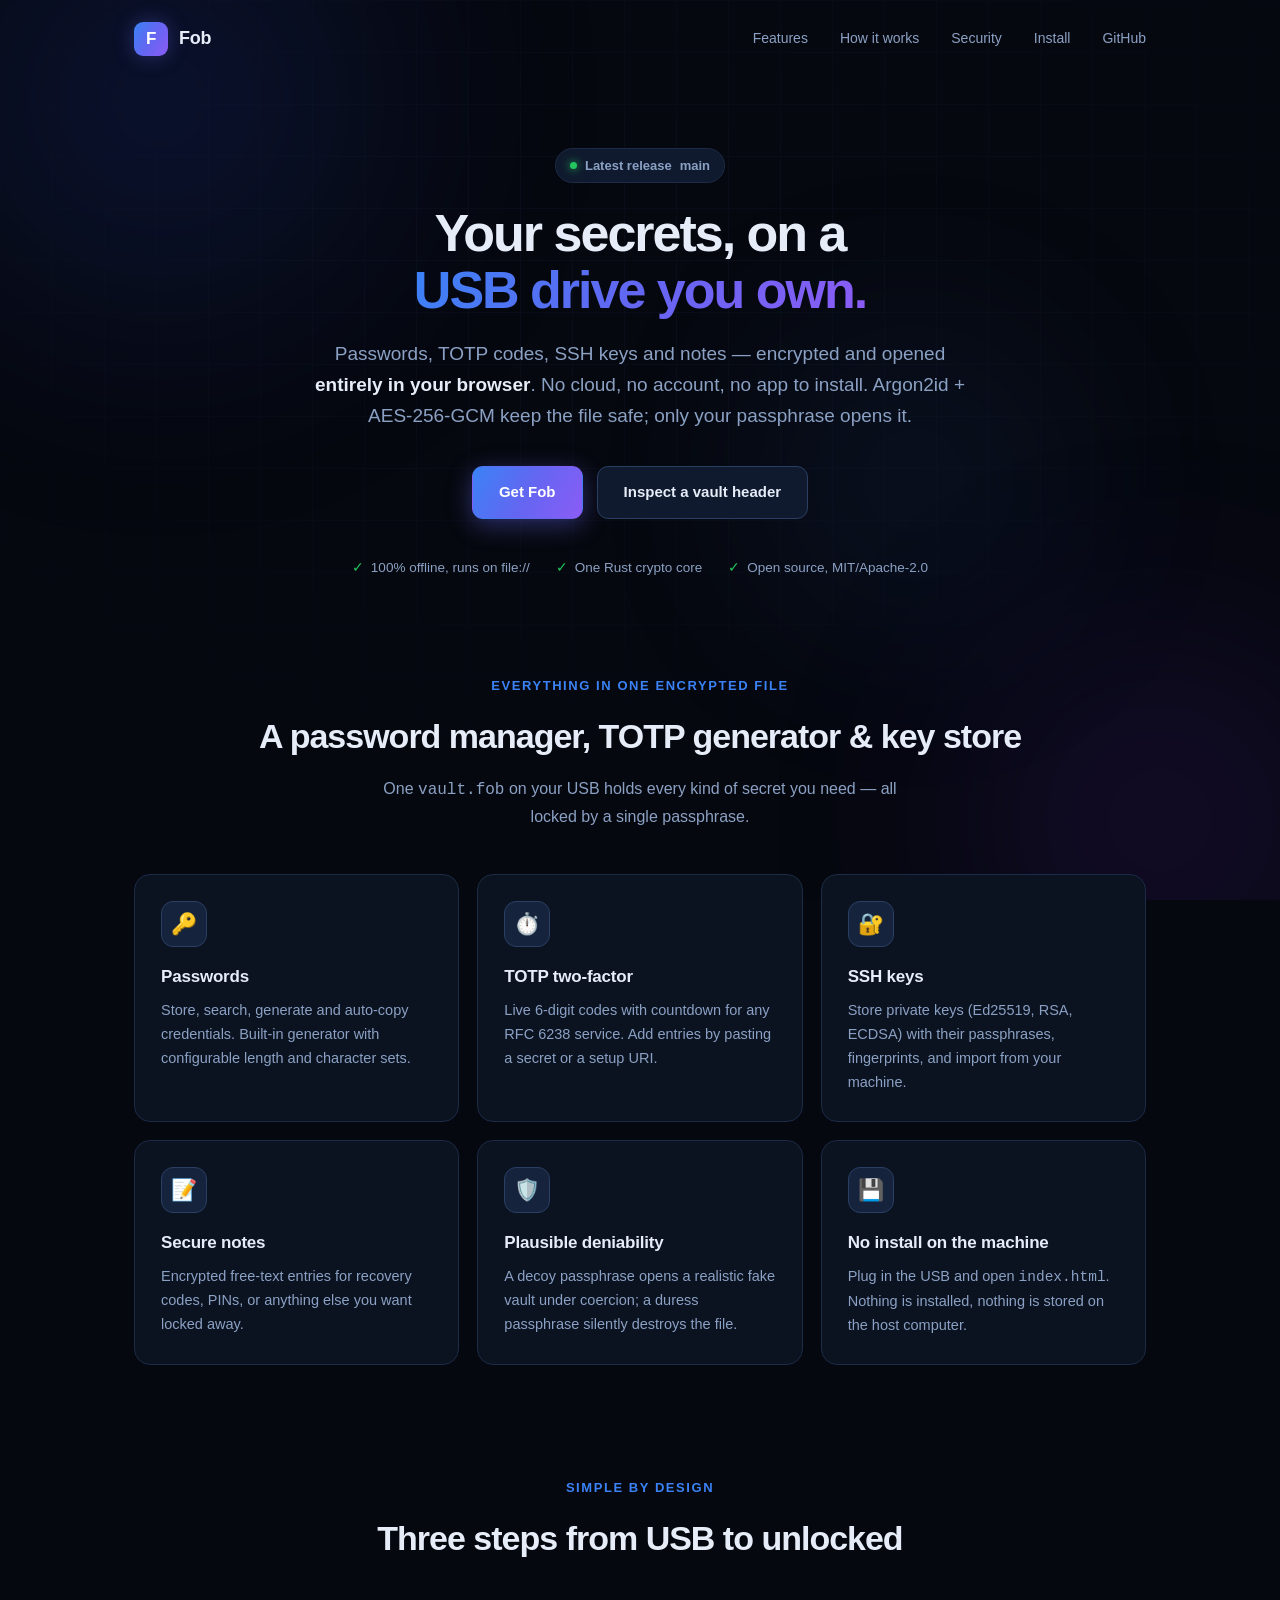
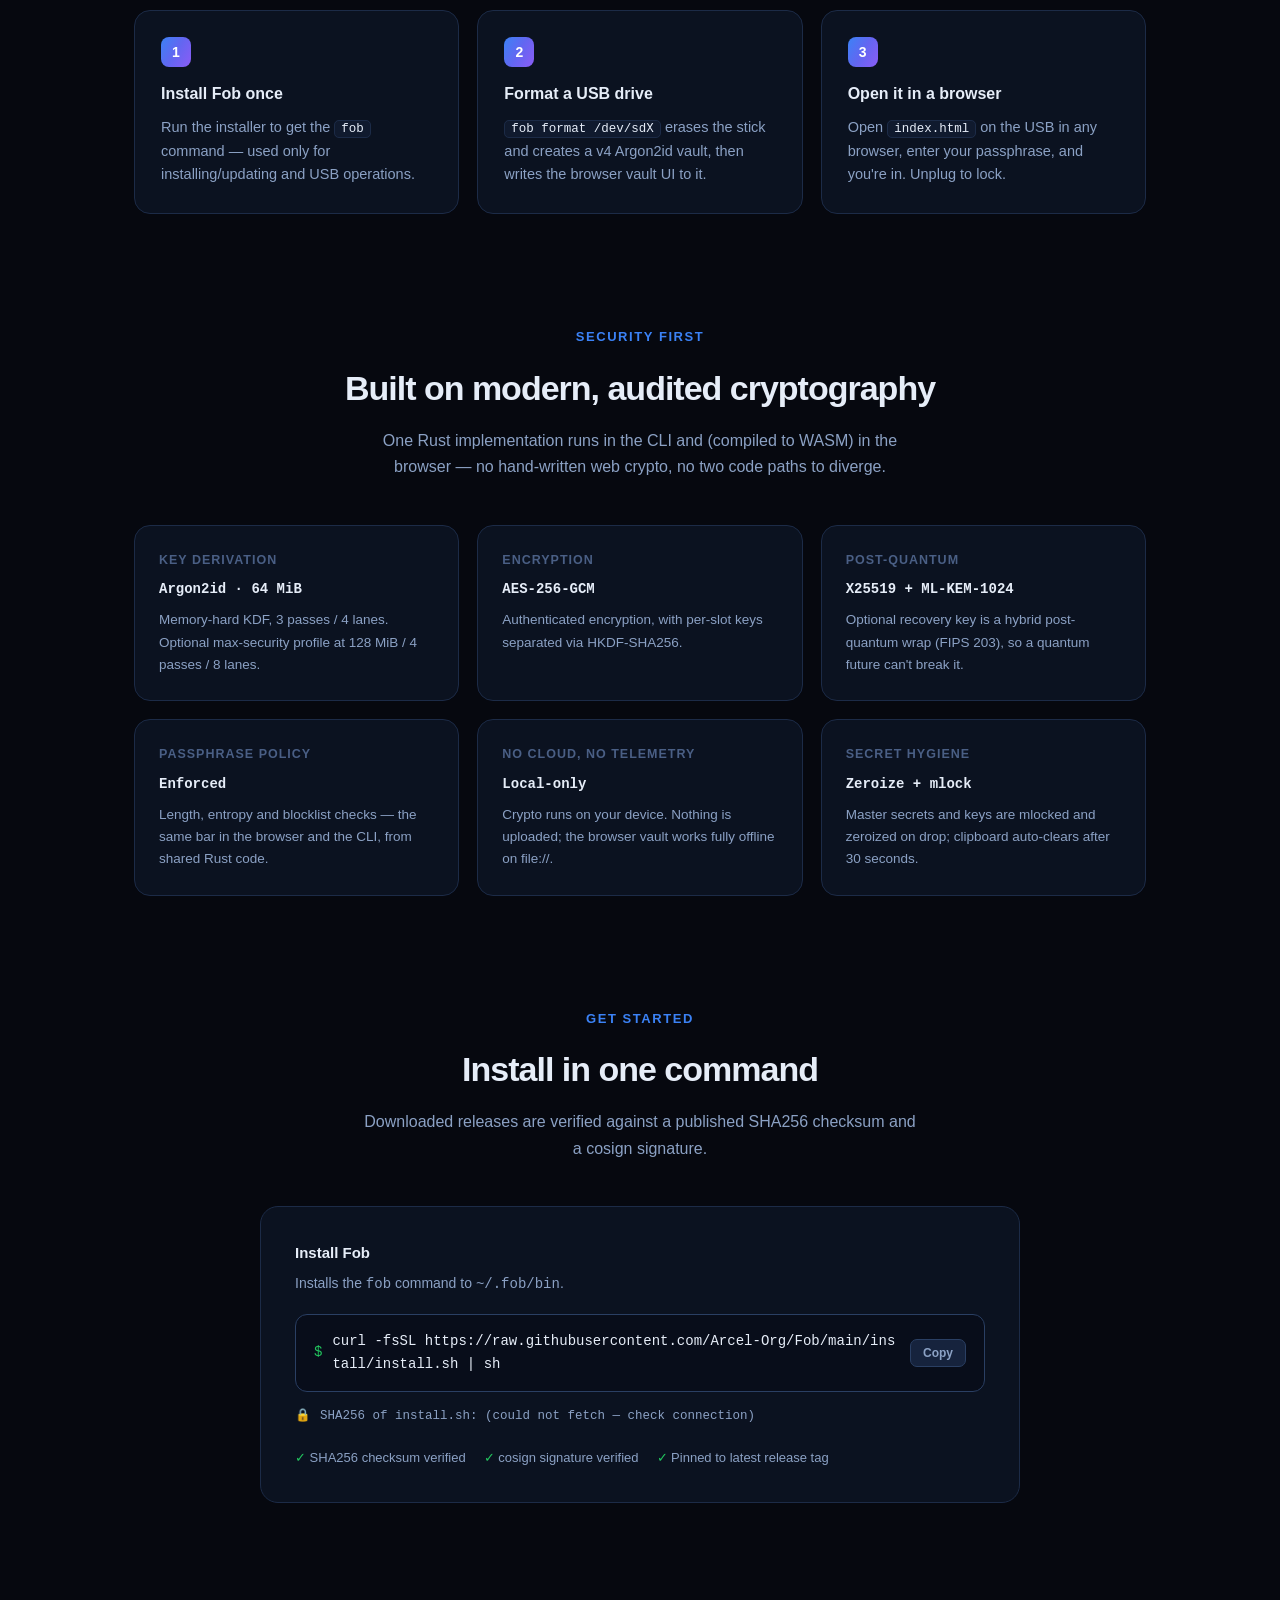
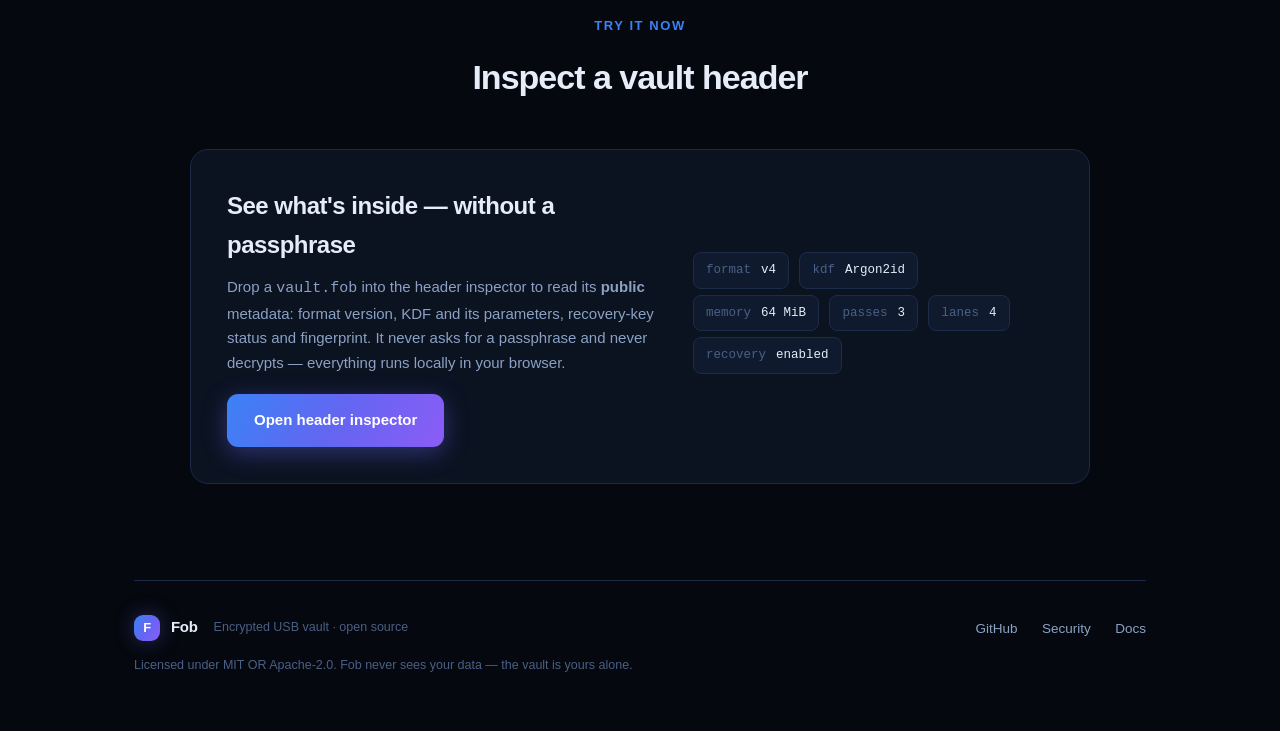
==== commit db23ef1e: "Remove dead fob-agent/SSH-agent path; prune deps + refresh docs The SSH agent was designed for the o" ====
--- a/site/index.html
+++ b/site/index.html
@@ -273,7 +273,7 @@
     </div>
     <div class="install-box">
       <h3>Install Fob</h3>
-      <p class="desc">Installs the <code>fob</code> + <code>fob-agent</code> binaries to <code>~/.fob/bin</code>.</p>
+      <p class="desc">Installs the <code>fob</code> command to <code>~/.fob/bin</code>.</p>
       <div class="cmd">
         <span class="prompt">$</span>
         <span class="txt" id="install-cmd">curl -fsSL https://raw.githubusercontent.com/Arcel-Org/Fob/main/install/install.sh | sh</span>
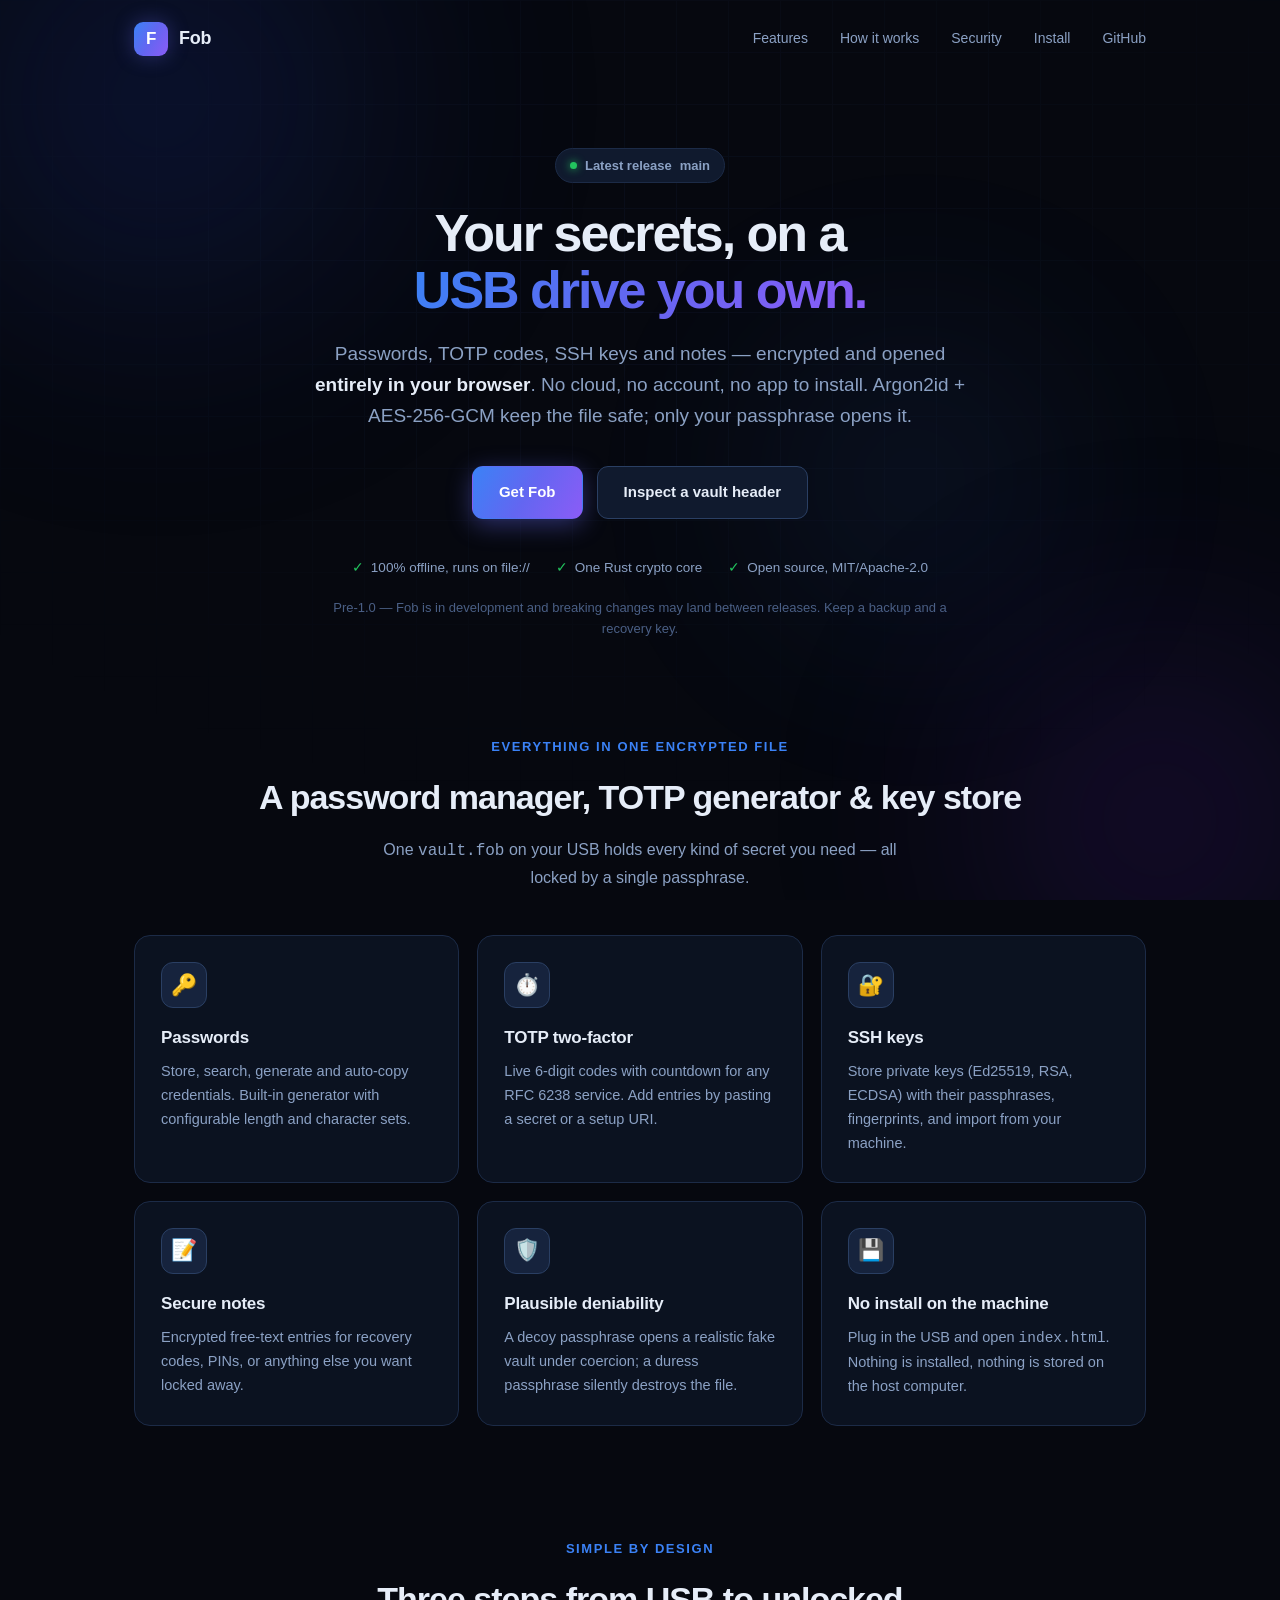
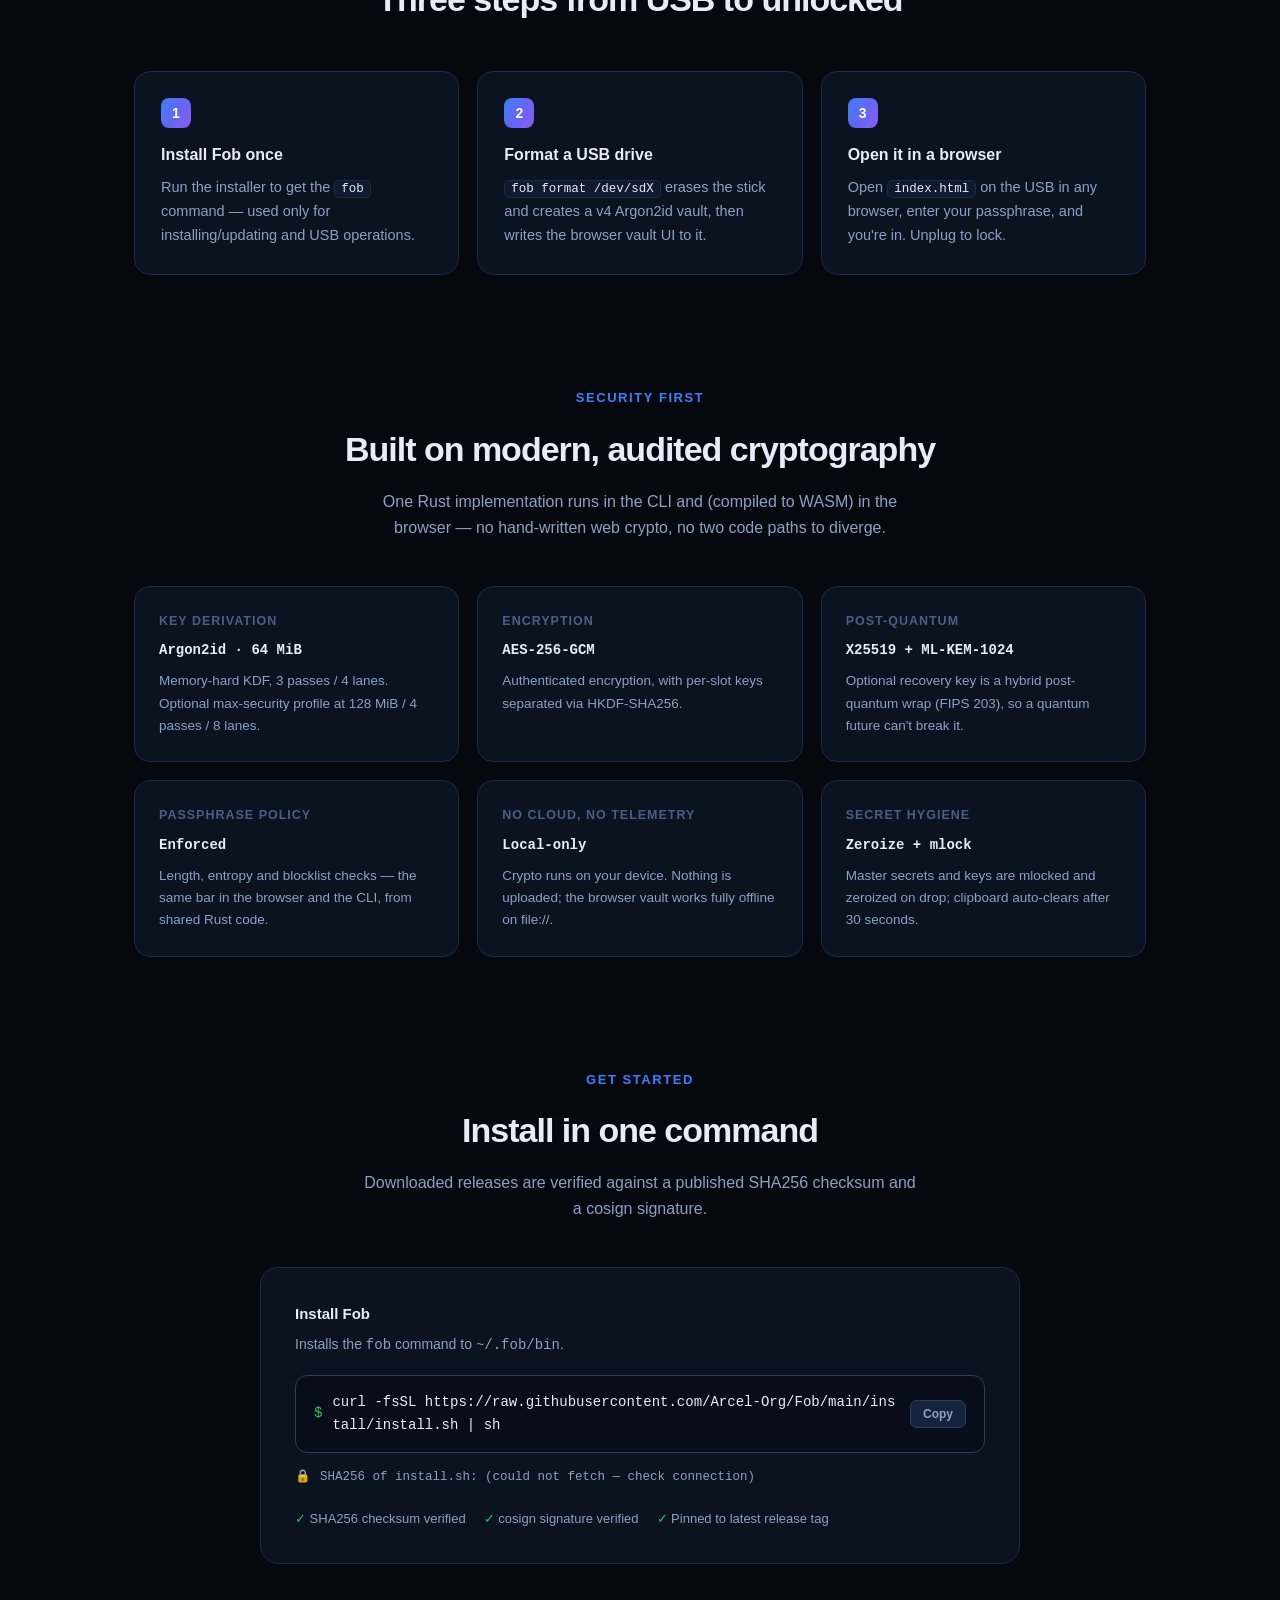
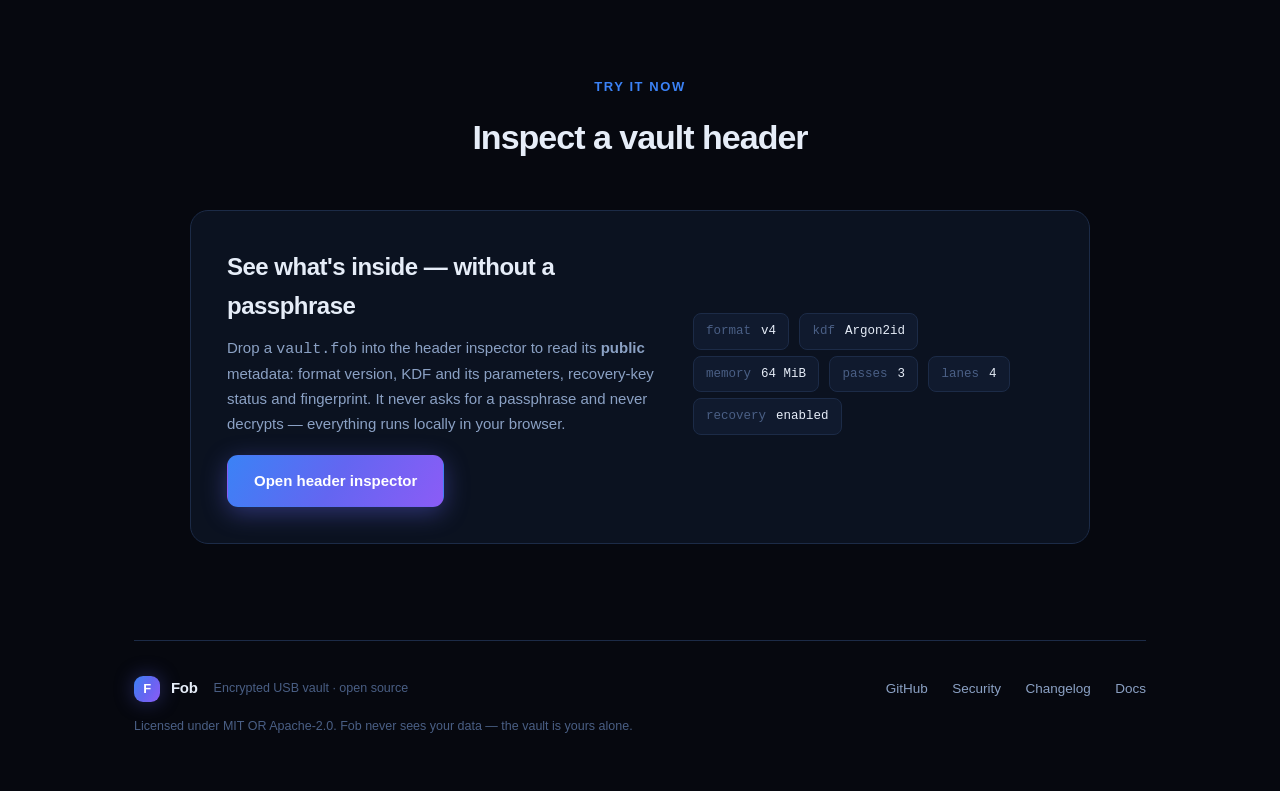
==== commit c8c45707: "Mark the project pre-1.0 with a development/breaking-changes notice Fob is 0.1.x and under active de" ====
--- a/site/index.html
+++ b/site/index.html
@@ -64,6 +64,7 @@
   .hero-foot{display:flex;gap:26px;justify-content:center;margin-top:38px;color:var(--text-2);font-size:13.5px;flex-wrap:wrap}
   .hero-foot span{display:inline-flex;align-items:center;gap:7px}
   .hero-foot .check{color:var(--ok)}
+  .dev-note{margin:18px auto 0;max-width:660px;font-size:13px;color:var(--text-3)}
 
   /* sections */
   section{padding:56px 0}
@@ -159,6 +160,7 @@
       <span><span class="check">✓</span> One Rust crypto core</span>
       <span><span class="check">✓</span> Open source, MIT/Apache-2.0</span>
     </div>
+    <p class="dev-note">Pre-1.0 — Fob is in development and breaking changes may land between releases. Keep a backup and a recovery key.</p>
   </div>
 
   <section id="features">
@@ -318,6 +320,7 @@
       <div class="links">
         <a href="https://github.com/Arcel-Org/Fob">GitHub</a>
         <a href="https://github.com/Arcel-Org/Fob/security">Security</a>
+        <a href="https://github.com/Arcel-Org/Fob/blob/main/CHANGELOG.md">Changelog</a>
         <a href="https://github.com/Arcel-Org/Fob/blob/main/README.md">Docs</a>
       </div>
     </div>
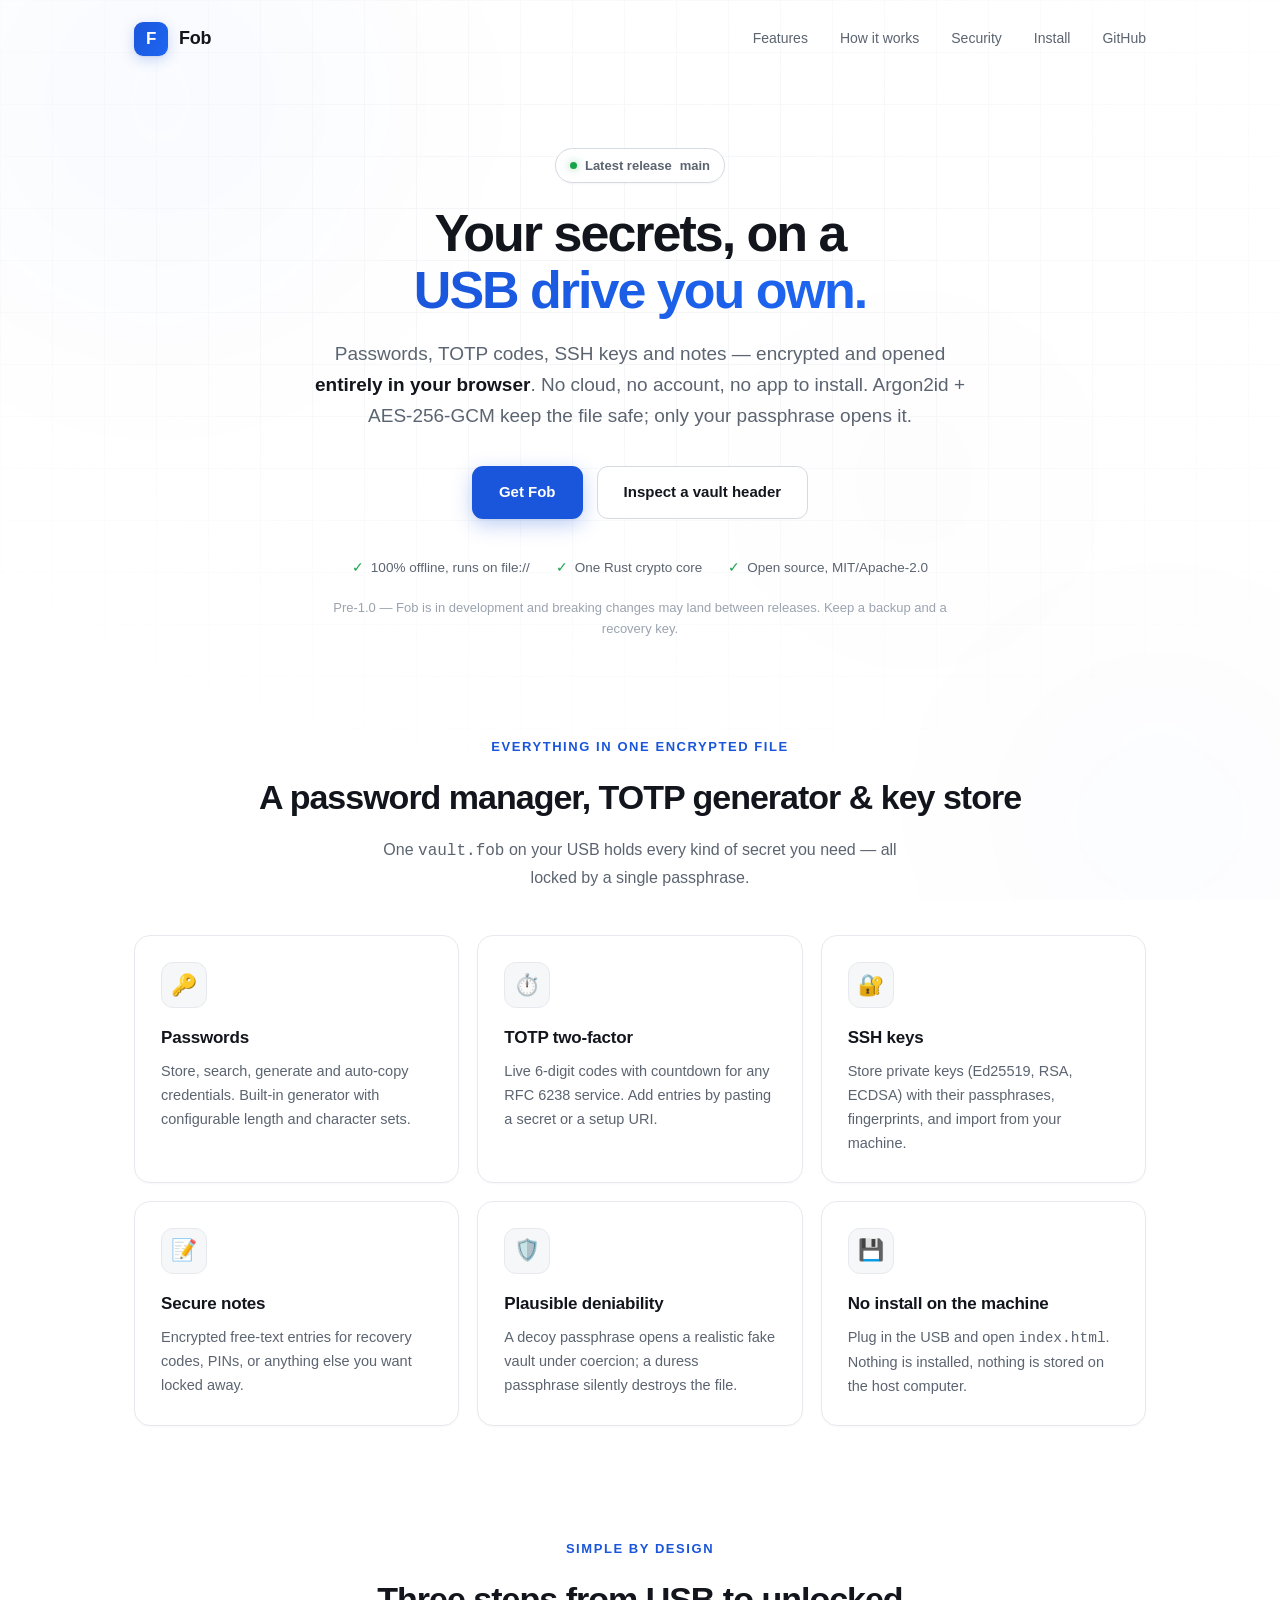
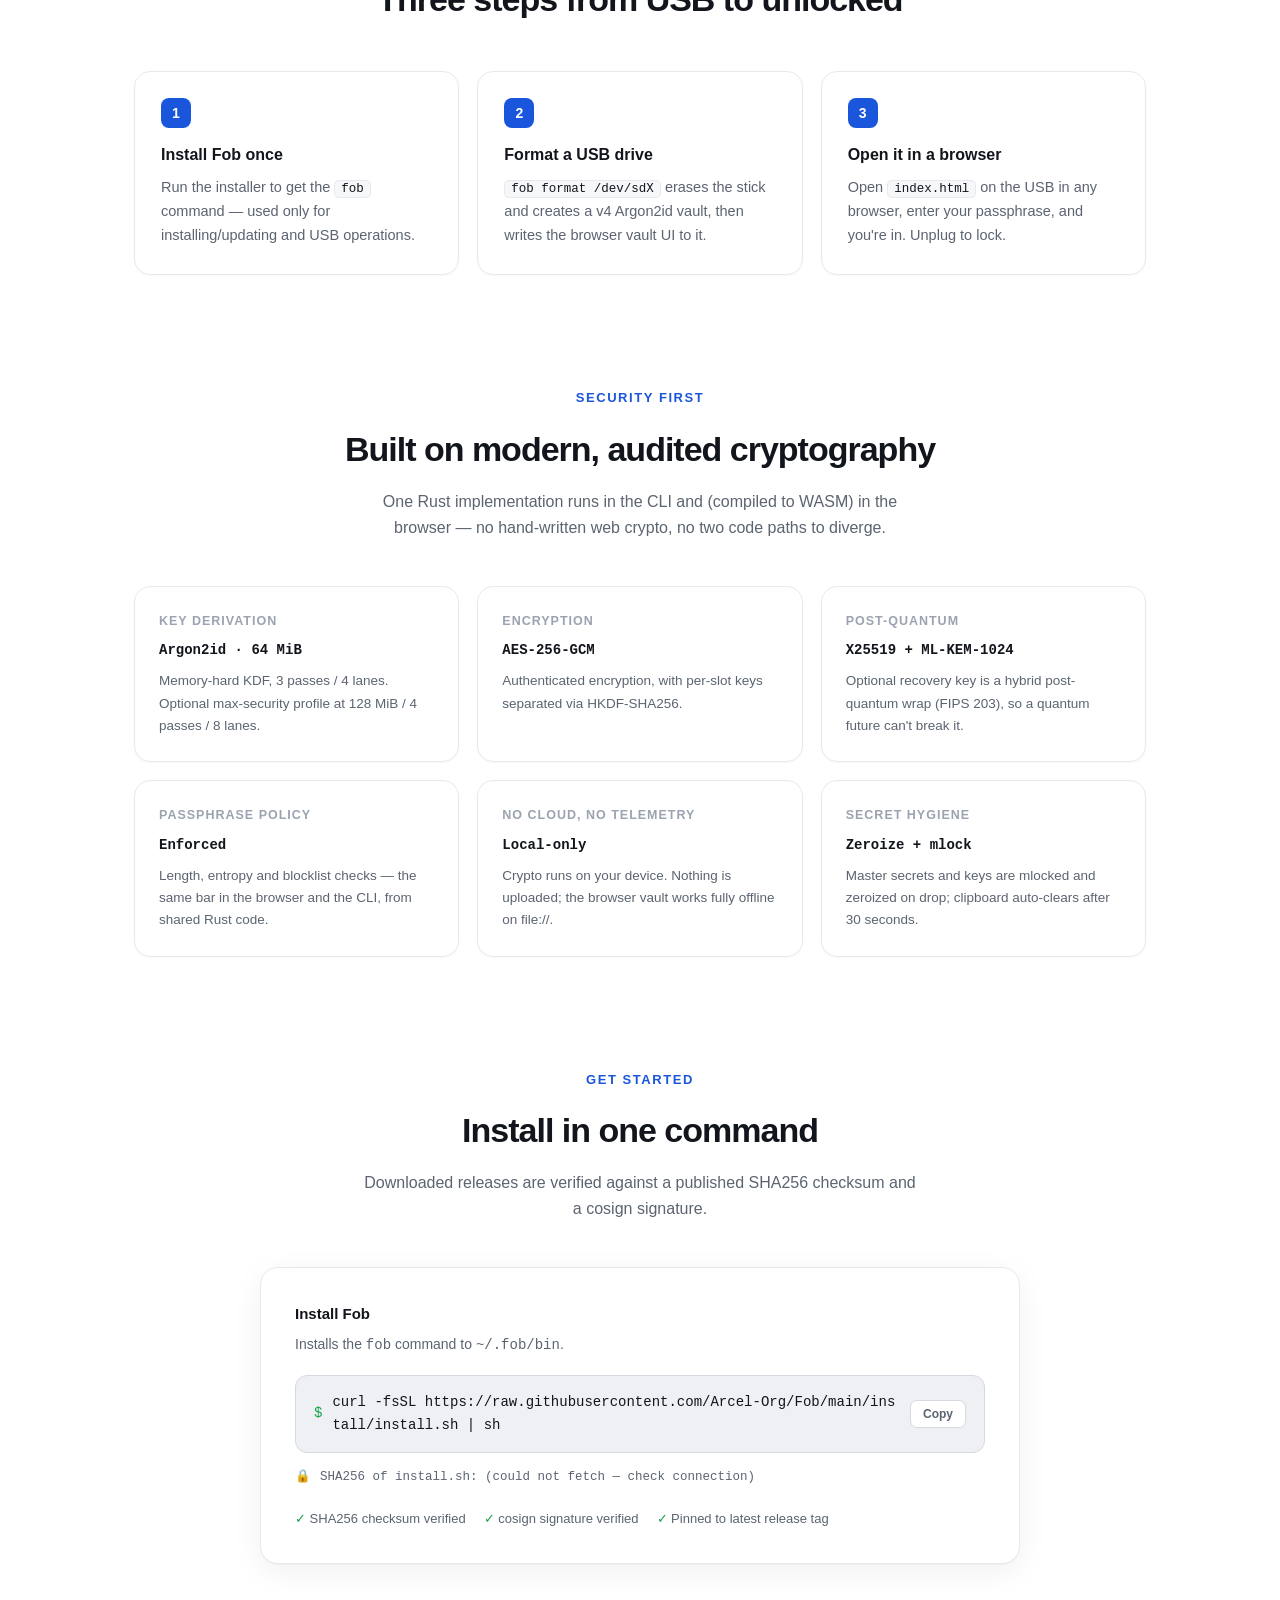
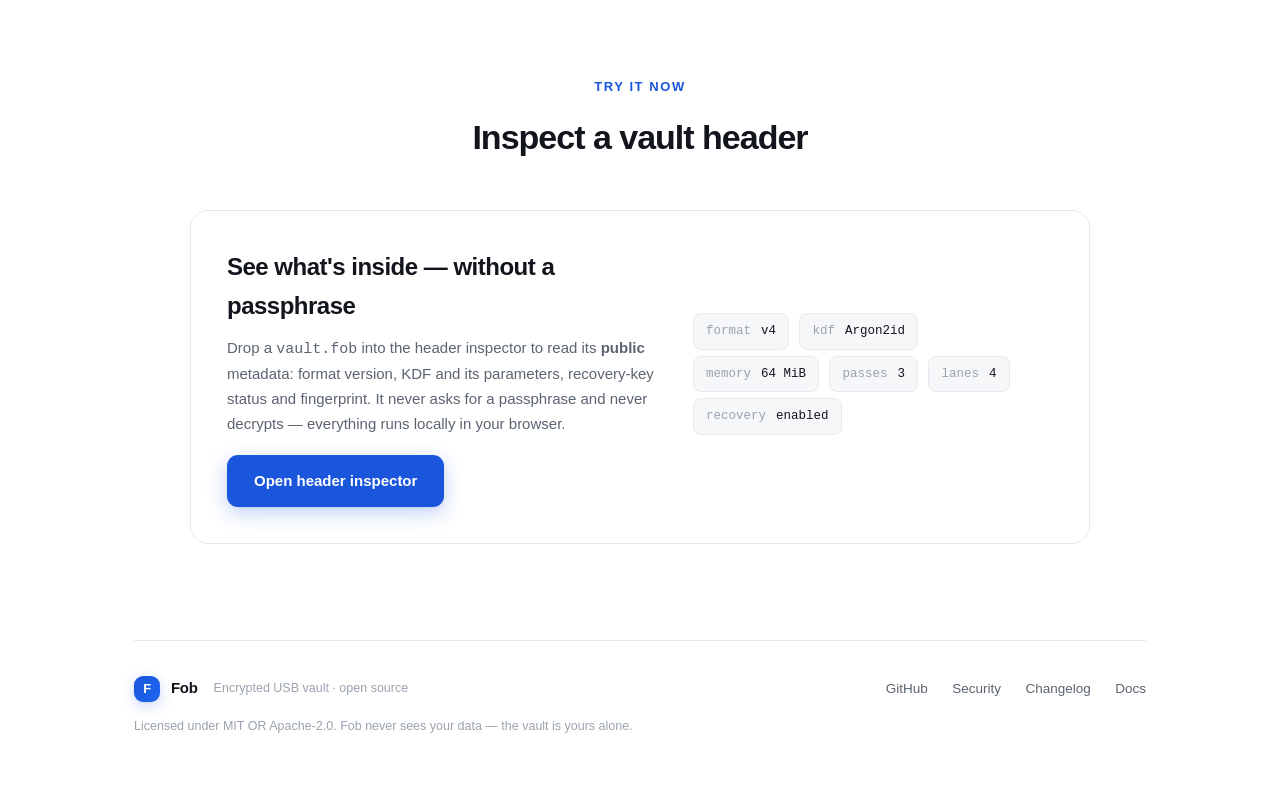
==== commit acc27a1d: "Light theme for the whole web surface: vault, landing page, inspector Redesigns the browser vault (i" ====
--- a/site/index.html
+++ b/site/index.html
@@ -8,14 +8,15 @@
 <title>Fob — Your encrypted vault, on a USB drive</title>
 <style>
   :root{
-    --bg:#06080f; --surface:#0b1220; --surface2:#101a2e; --surface3:#16233d;
-    --border:#1c2b47; --border2:#2a3f63;
-    --blue:#3b82f6; --indigo:#6366f1; --violet:#8b5cf6;
-    --text:#e6edf8; --text-2:#8ba1c4; --text-3:#4a5f85;
-    --ok:#22c55e; --warn:#f59e0b;
+    --bg:#ffffff; --surface:#ffffff; --surface2:#f6f7f9; --surface3:#eef0f4;
+    --border:#e7e9ee; --border2:#d5d9e0;
+    --blue:#1a56db; --indigo:#1a56db; --violet:#1e66f2;
+    --text:#12151c; --text-2:#5b6470; --text-3:#9aa3af;
+    --ok:#16a34a; --ok-dim:#e7f6ed; --warn:#c77400;
+    --danger:#d92d20; --danger-dim:#fdeeee;
     --mono:ui-monospace,SFMono-Regular,Menlo,Consolas,monospace;
     --sans:-apple-system,BlinkMacSystemFont,"Segoe UI",Inter,Roboto,sans-serif;
-    --grad:linear-gradient(120deg,#3b82f6 0%,#6366f1 50%,#8b5cf6 100%);
+    --grad:linear-gradient(120deg,#1a56db 0%,#1e66f2 100%);
   }
   *{box-sizing:border-box;margin:0;padding:0}
   html{scroll-behavior:smooth}
@@ -25,11 +26,11 @@
 
   /* backdrop */
   .bg{position:fixed;inset:0;z-index:-1;overflow:hidden}
-  .orb{position:absolute;border-radius:50%;filter:blur(110px);opacity:.30;will-change:transform}
-  .orb-1{width:640px;height:640px;top:-220px;left:-160px;background:radial-gradient(circle,#1e3caa,transparent 70%);animation:drift1 18s ease-in-out infinite}
-  .orb-2{width:520px;height:520px;bottom:-180px;right:-140px;background:radial-gradient(circle,#4f1ea0,transparent 70%);animation:drift2 22s ease-in-out infinite}
-  .orb-3{width:420px;height:420px;top:30%;left:55%;background:radial-gradient(circle,rgba(59,130,246,.5),transparent 70%);animation:drift3 26s ease-in-out infinite}
-  .grid-lines{position:absolute;inset:0;background-image:linear-gradient(var(--border) 1px,transparent 1px),linear-gradient(90deg,var(--border) 1px,transparent 1px);background-size:52px 52px;mask-image:radial-gradient(ellipse 70% 60% at 50% 30%,black 20%,transparent 100%);opacity:.18}
+  .orb{position:absolute;border-radius:50%;filter:blur(110px);opacity:.5;will-change:transform}
+  .orb-1{width:640px;height:640px;top:-220px;left:-160px;background:radial-gradient(circle,rgba(26,86,219,.08),transparent 70%);animation:drift1 18s ease-in-out infinite}
+  .orb-2{width:520px;height:520px;bottom:-180px;right:-140px;background:radial-gradient(circle,rgba(26,86,219,.05),transparent 70%);animation:drift2 22s ease-in-out infinite}
+  .orb-3{width:420px;height:420px;top:30%;left:55%;background:radial-gradient(circle,rgba(26,86,219,.04),transparent 70%);animation:drift3 26s ease-in-out infinite}
+  .grid-lines{position:absolute;inset:0;background-image:linear-gradient(var(--border) 1px,transparent 1px),linear-gradient(90deg,var(--border) 1px,transparent 1px);background-size:52px 52px;mask-image:radial-gradient(ellipse 70% 60% at 50% 30%,black 20%,transparent 100%);opacity:.4}
   @keyframes drift1{0%,100%{transform:translate(0,0) scale(1)}50%{transform:translate(6%,-5%) scale(1.08)}}
   @keyframes drift2{0%,100%{transform:translate(0,0) scale(1)}50%{transform:translate(-6%,6%) scale(1.05)}}
   @keyframes drift3{0%,100%{transform:translate(0,0) scale(1)}50%{transform:translate(4%,-3%) scale(1.1)}}
@@ -39,28 +40,28 @@
   /* nav */
   nav{display:flex;align-items:center;gap:10px;padding:22px 0}
   .nav-logo{display:flex;align-items:center;gap:11px;font-weight:700;font-size:18px;letter-spacing:-.3px}
-  .nav-logo .mark{width:34px;height:34px;border-radius:9px;background:var(--grad);display:flex;align-items:center;justify-content:center;font-size:17px;color:#fff;box-shadow:0 0 20px rgba(99,102,241,.35)}
+  .nav-logo .mark{width:34px;height:34px;border-radius:9px;background:var(--grad);display:flex;align-items:center;justify-content:center;font-size:17px;color:#fff;box-shadow:0 1px 2px rgba(16,24,40,.06),0 4px 14px rgba(26,86,219,.22)}
   nav .spacer{flex:1}
   nav a.navlink{color:var(--text-2);font-size:14px;font-weight:500;margin-left:22px}
   nav a.navlink:hover{color:var(--text);text-decoration:none}
-  .pill{display:inline-flex;align-items:center;gap:7px;font-size:12px;font-weight:600;padding:4px 12px;border-radius:999px;background:rgba(34,197,94,.1);border:1px solid rgba(34,197,94,.3);color:var(--ok);white-space:nowrap}
+  .pill{display:inline-flex;align-items:center;gap:7px;font-size:12px;font-weight:600;padding:4px 12px;border-radius:999px;background:var(--ok-dim);border:1px solid rgba(22,163,74,.3);color:var(--ok);white-space:nowrap}
 
   /* hero */
   .hero{text-align:center;padding:70px 0 40px}
-  .hero .eyebrow{display:inline-flex;align-items:center;gap:8px;font-size:13px;font-weight:600;color:var(--text-2);background:var(--surface2);border:1px solid var(--border);padding:6px 14px;border-radius:999px;margin-bottom:22px}
-  .hero .eyebrow .dot{width:7px;height:7px;border-radius:50%;background:var(--ok);box-shadow:0 0 8px var(--ok);animation:pulse 2s infinite}
+  .hero .eyebrow{display:inline-flex;align-items:center;gap:8px;font-size:13px;font-weight:600;color:var(--text-2);background:var(--surface);border:1px solid var(--border2);padding:6px 14px;border-radius:999px;margin-bottom:22px;box-shadow:0 1px 2px rgba(16,24,40,.04)}
+  .hero .eyebrow .dot{width:7px;height:7px;border-radius:50%;background:var(--ok);box-shadow:0 0 8px rgba(22,163,74,.5);animation:pulse 2s infinite}
   @keyframes pulse{0%,100%{opacity:1}50%{opacity:.4}}
-  h1{font-size:52px;font-weight:800;letter-spacing:-2px;line-height:1.08;margin-bottom:20px}
+  h1{font-size:52px;font-weight:800;letter-spacing:-2px;line-height:1.08;margin-bottom:20px;color:var(--text)}
   h1 .grad{background:var(--grad);-webkit-background-clip:text;background-clip:text;-webkit-text-fill-color:transparent}
   .hero-sub{max-width:660px;margin:0 auto 34px;font-size:19px;color:var(--text-2)}
   .hero-sub b{color:var(--text)}
   .hero-cta{display:flex;gap:14px;justify-content:center;flex-wrap:wrap}
   .btn{display:inline-flex;align-items:center;gap:8px;font-weight:600;font-size:15px;padding:13px 26px;border-radius:11px;transition:all .15s ease;border:1px solid transparent;cursor:pointer}
   .btn:hover{transform:translateY(-1px);text-decoration:none}
-  .btn-primary{background:var(--grad);color:#fff;box-shadow:0 6px 24px rgba(99,102,241,.4)}
-  .btn-primary:hover{box-shadow:0 10px 32px rgba(99,102,241,.55)}
-  .btn-ghost{background:var(--surface2);color:var(--text);border-color:var(--border2)}
-  .btn-ghost:hover{background:var(--surface3)}
+  .btn-primary{background:var(--blue);color:#fff;box-shadow:0 1px 2px rgba(16,24,40,.05),0 6px 20px rgba(26,86,219,.28)}
+  .btn-primary:hover{box-shadow:0 1px 2px rgba(16,24,40,.05),0 10px 28px rgba(26,86,219,.36)}
+  .btn-ghost{background:var(--surface);color:var(--text);border-color:var(--border2)}
+  .btn-ghost:hover{background:var(--surface2)}
   .hero-foot{display:flex;gap:26px;justify-content:center;margin-top:38px;color:var(--text-2);font-size:13.5px;flex-wrap:wrap}
   .hero-foot span{display:inline-flex;align-items:center;gap:7px}
   .hero-foot .check{color:var(--ok)}
@@ -75,37 +76,37 @@
 
   .features{display:grid;grid-template-columns:repeat(3,1fr);gap:18px}
   @media(max-width:820px){.features{grid-template-columns:1fr}}
-  .feature{background:var(--surface);border:1px solid var(--border);border-radius:16px;padding:26px;transition:all .18s ease}
-  .feature:hover{transform:translateY(-3px);border-color:var(--border2);background:var(--surface2)}
-  .feature .ico{width:46px;height:46px;border-radius:12px;background:var(--surface3);border:1px solid var(--border2);display:flex;align-items:center;justify-content:center;margin-bottom:16px;color:var(--blue);font-size:21px}
+  .feature{background:var(--surface);border:1px solid var(--border);border-radius:16px;padding:26px;transition:all .18s ease;box-shadow:0 1px 2px rgba(16,24,40,.03)}
+  .feature:hover{transform:translateY(-3px);border-color:var(--border2);background:var(--surface2);box-shadow:0 4px 20px rgba(16,24,40,.06)}
+  .feature .ico{width:46px;height:46px;border-radius:12px;background:var(--surface2);border:1px solid var(--border);display:flex;align-items:center;justify-content:center;margin-bottom:16px;color:var(--blue);font-size:21px}
   .feature h3{font-size:17px;font-weight:700;margin-bottom:8px;letter-spacing:-.2px}
   .feature p{color:var(--text-2);font-size:14.5px}
 
   .how{display:grid;grid-template-columns:repeat(3,1fr);gap:18px}
   @media(max-width:820px){.how{grid-template-columns:1fr}}
-  .step{background:var(--surface);border:1px solid var(--border);border-radius:16px;padding:26px;position:relative}
-  .step .num{width:30px;height:30px;border-radius:8px;background:var(--grad);color:#fff;font-weight:700;font-size:14px;display:flex;align-items:center;justify-content:center;margin-bottom:14px}
+  .step{background:var(--surface);border:1px solid var(--border);border-radius:16px;padding:26px;position:relative;box-shadow:0 1px 2px rgba(16,24,40,.03)}
+  .step .num{width:30px;height:30px;border-radius:8px;background:var(--blue);color:#fff;font-weight:700;font-size:14px;display:flex;align-items:center;justify-content:center;margin-bottom:14px}
   .step h3{font-size:16px;font-weight:700;margin-bottom:8px}
   .step p{color:var(--text-2);font-size:14.5px}
   .step code{font-family:var(--mono);font-size:12.5px;background:var(--surface2);border:1px solid var(--border);border-radius:5px;padding:1px 6px;color:var(--text)}
 
   .security{display:grid;grid-template-columns:repeat(3,1fr);gap:18px}
   @media(max-width:820px){.security{grid-template-columns:1fr}}
-  .sec-item{background:var(--surface);border:1px solid var(--border);border-radius:16px;padding:24px}
+  .sec-item{background:var(--surface);border:1px solid var(--border);border-radius:16px;padding:24px;box-shadow:0 1px 2px rgba(16,24,40,.03)}
   .sec-item .k{font-size:12.5px;font-weight:700;letter-spacing:.08em;text-transform:uppercase;color:var(--text-3);margin-bottom:8px}
   .sec-item .v{font-family:var(--mono);font-size:14px;color:var(--text);font-weight:600}
   .sec-item .d{font-size:13.5px;color:var(--text-2);margin-top:8px}
 
   /* install */
-  .install-box{background:var(--surface);border:1px solid var(--border);border-radius:18px;padding:34px;max-width:760px;margin:0 auto}
+  .install-box{background:var(--surface);border:1px solid var(--border);border-radius:18px;padding:34px;max-width:760px;margin:0 auto;box-shadow:0 1px 2px rgba(16,24,40,.04),0 8px 32px rgba(16,24,40,.06)}
   .install-box h3{font-size:15px;font-weight:600;margin-bottom:6px}
   .install-box .desc{color:var(--text-2);font-size:14px;margin-bottom:18px}
-  .cmd{position:relative;display:flex;align-items:center;background:#080d1a;border:1px solid var(--border2);border-radius:12px;padding:15px 18px}
+  .cmd{position:relative;display:flex;align-items:center;background:var(--surface3);border:1px solid var(--border2);border-radius:12px;padding:15px 18px}
   .cmd .prompt{color:var(--ok);font-family:var(--mono);font-size:14px;margin-right:10px;user-select:none}
   .cmd .txt{font-family:var(--mono);font-size:14px;color:var(--text);word-break:break-all;flex:1}
-  .cmd .copy{background:var(--surface3);border:1px solid var(--border2);color:var(--text-2);font-size:12px;font-weight:600;padding:6px 12px;border-radius:7px;cursor:pointer;margin-left:12px;flex-shrink:0;transition:all .15s}
+  .cmd .copy{background:var(--surface);border:1px solid var(--border2);color:var(--text-2);font-size:12px;font-weight:600;padding:6px 12px;border-radius:7px;cursor:pointer;margin-left:12px;flex-shrink:0;transition:all .15s}
   .cmd .copy:hover{color:var(--text);border-color:var(--blue)}
-  .cmd .copy.copied{background:rgba(34,197,94,.15);color:var(--ok);border-color:rgba(34,197,94,.4)}
+  .cmd .copy.copied{background:var(--ok-dim);color:var(--ok);border-color:rgba(22,163,74,.4)}
   .hash-line{display:flex;align-items:center;gap:9px;font-family:var(--mono);font-size:12.5px;color:var(--text-2);margin-top:14px;word-break:break-all}
   .hash-line .lock{color:var(--ok);flex-shrink:0}
   .install-foot{display:flex;gap:18px;margin-top:20px;color:var(--text-2);font-size:13px;flex-wrap:wrap}
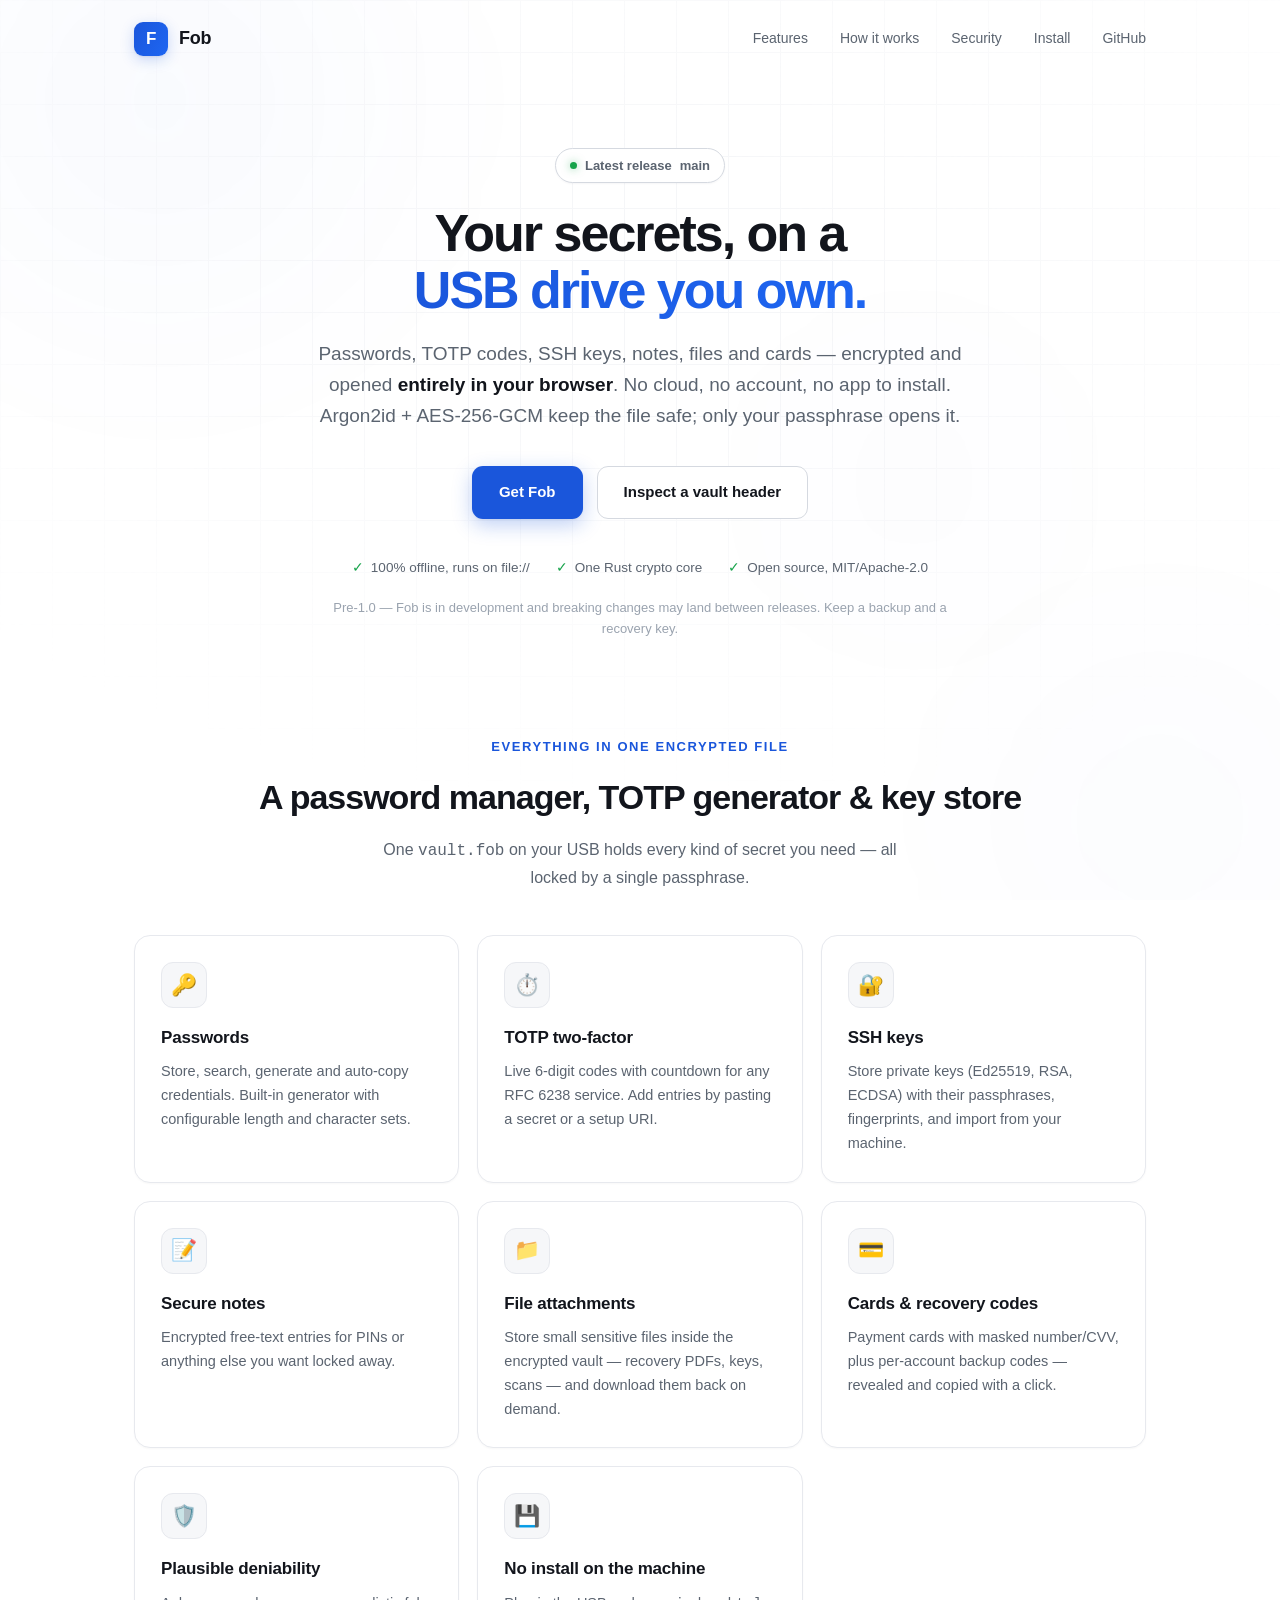
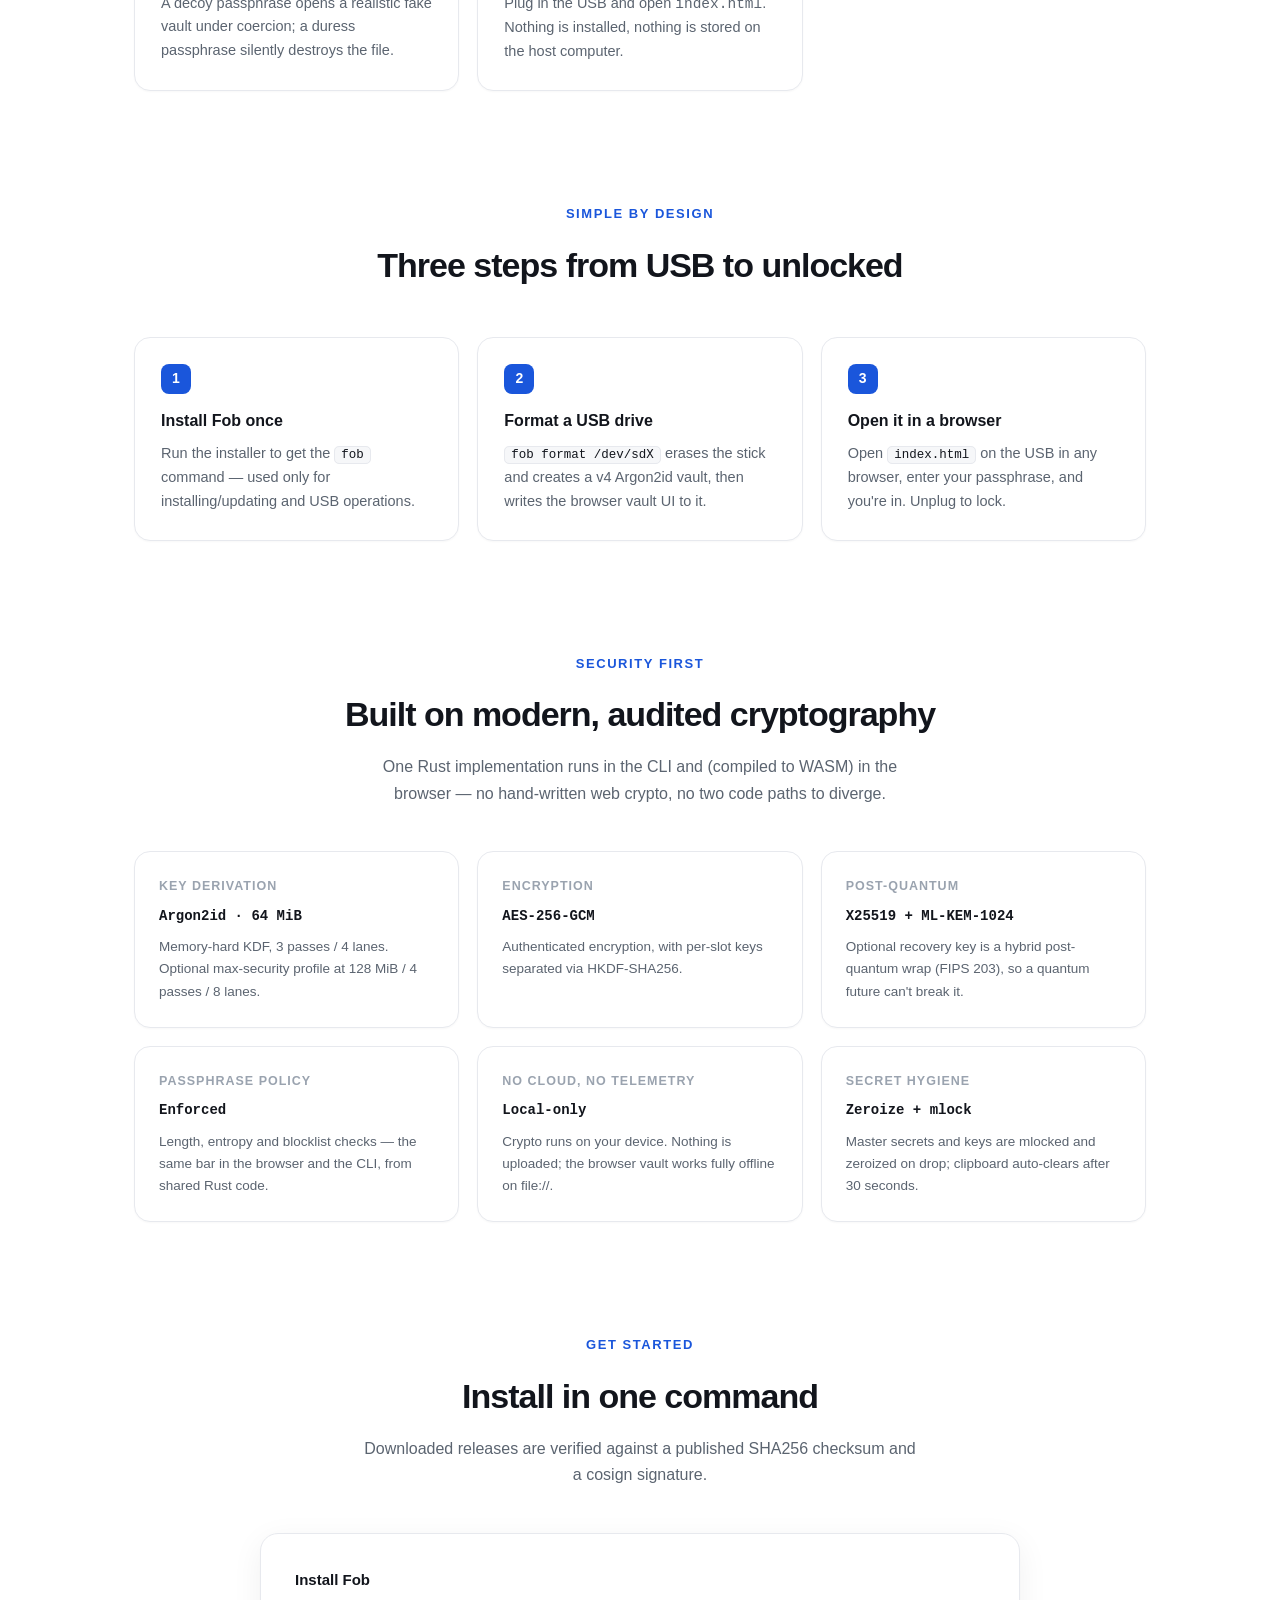
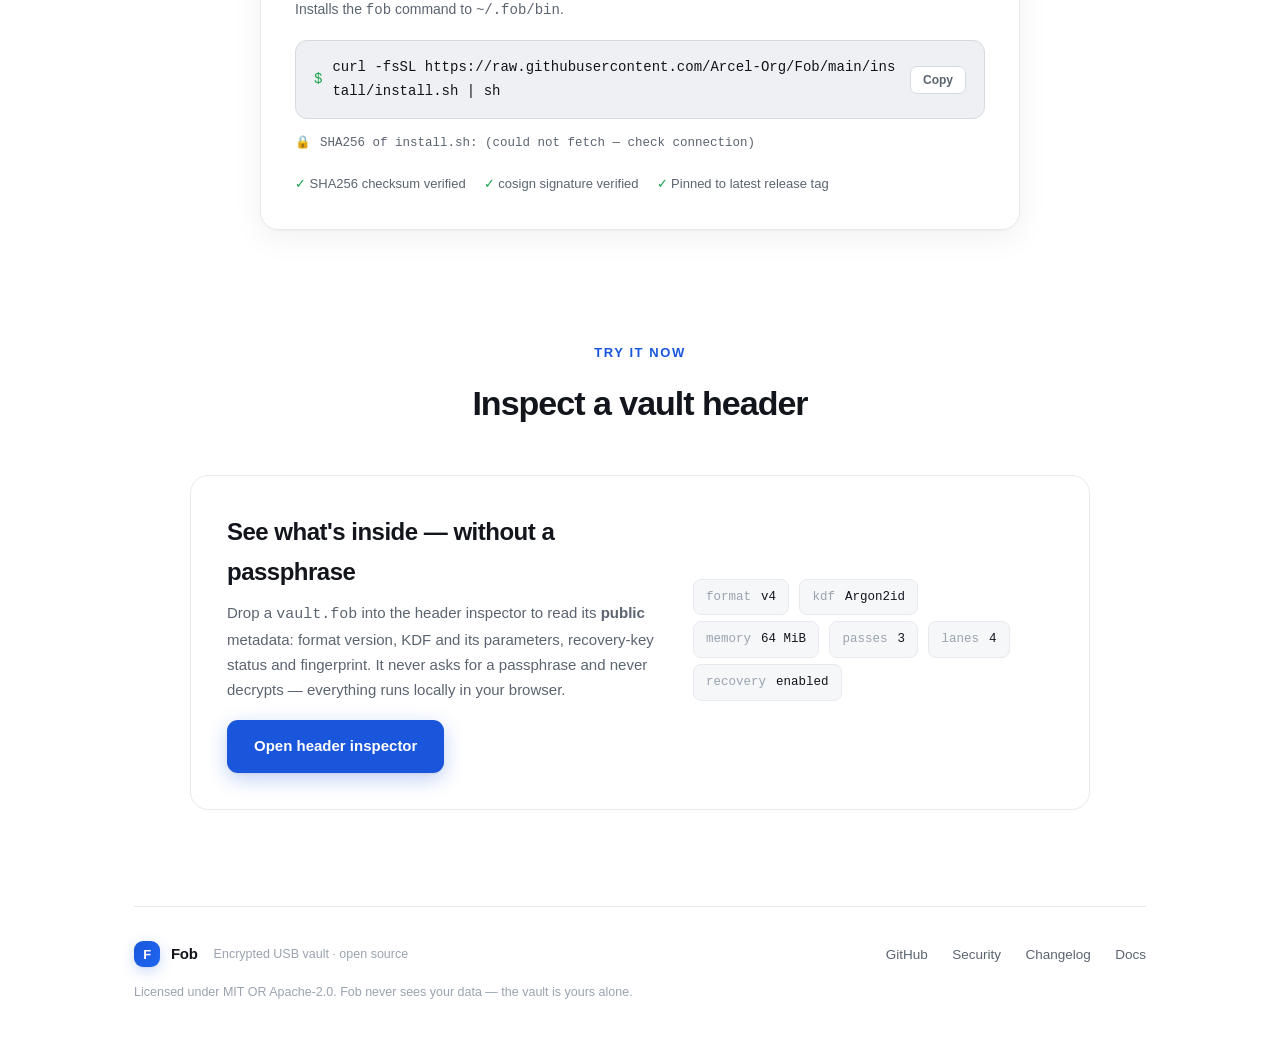
==== commit bf84d659: "Add Files/Cards/Recovery-Code vault sections + 'Connect USB' auto-save New encrypted categories in t" ====
--- a/site/index.html
+++ b/site/index.html
@@ -3,7 +3,7 @@
 <head>
 <meta charset="UTF-8">
 <meta name="viewport" content="width=device-width, initial-scale=1.0">
-<meta name="description" content="Fob — an encrypted vault that lives on a USB drive. Passwords, TOTP, SSH keys and notes, opened entirely in the browser. Argon2id + AES-256-GCM. No cloud, no account.">
+<meta name="description" content="Fob — an encrypted vault that lives on a USB drive. Passwords, TOTP, SSH keys, notes, files and cards, opened entirely in the browser. Argon2id + AES-256-GCM. No cloud, no account.">
 <meta http-equiv="Content-Security-Policy" content="default-src 'none'; style-src 'unsafe-inline'; script-src 'unsafe-inline'; img-src data:; connect-src https://api.github.com https://raw.githubusercontent.com; object-src 'none'; base-uri 'none'; form-action 'none';">
 <title>Fob — Your encrypted vault, on a USB drive</title>
 <style>
@@ -151,7 +151,7 @@
   <div class="hero">
     <div class="eyebrow"><span class="dot"></span>Latest release <b id="version-badge">…</b></div>
     <h1>Your secrets, on a<br><span class="grad">USB drive you own.</span></h1>
-    <p class="hero-sub">Passwords, TOTP codes, SSH keys and notes — encrypted and opened <b>entirely in your browser</b>. No cloud, no account, no app to install. Argon2id + AES-256-GCM keep the file safe; only your passphrase opens it.</p>
+    <p class="hero-sub">Passwords, TOTP codes, SSH keys, notes, files and cards — encrypted and opened <b>entirely in your browser</b>. No cloud, no account, no app to install. Argon2id + AES-256-GCM keep the file safe; only your passphrase opens it.</p>
     <div class="hero-cta">
       <a class="btn btn-primary" href="#install">Get Fob</a>
       <a class="btn btn-ghost" href="header-inspector.html">Inspect a vault header</a>
@@ -189,7 +189,17 @@
       <div class="feature">
         <div class="ico">📝</div>
         <h3>Secure notes</h3>
-        <p>Encrypted free-text entries for recovery codes, PINs, or anything else you want locked away.</p>
+        <p>Encrypted free-text entries for PINs or anything else you want locked away.</p>
+      </div>
+      <div class="feature">
+        <div class="ico">📁</div>
+        <h3>File attachments</h3>
+        <p>Store small sensitive files inside the encrypted vault — recovery PDFs, keys, scans — and download them back on demand.</p>
+      </div>
+      <div class="feature">
+        <div class="ico">💳</div>
+        <h3>Cards &amp; recovery codes</h3>
+        <p>Payment cards with masked number/CVV, plus per-account backup codes — revealed and copied with a click.</p>
       </div>
       <div class="feature">
         <div class="ico">🛡️</div>
